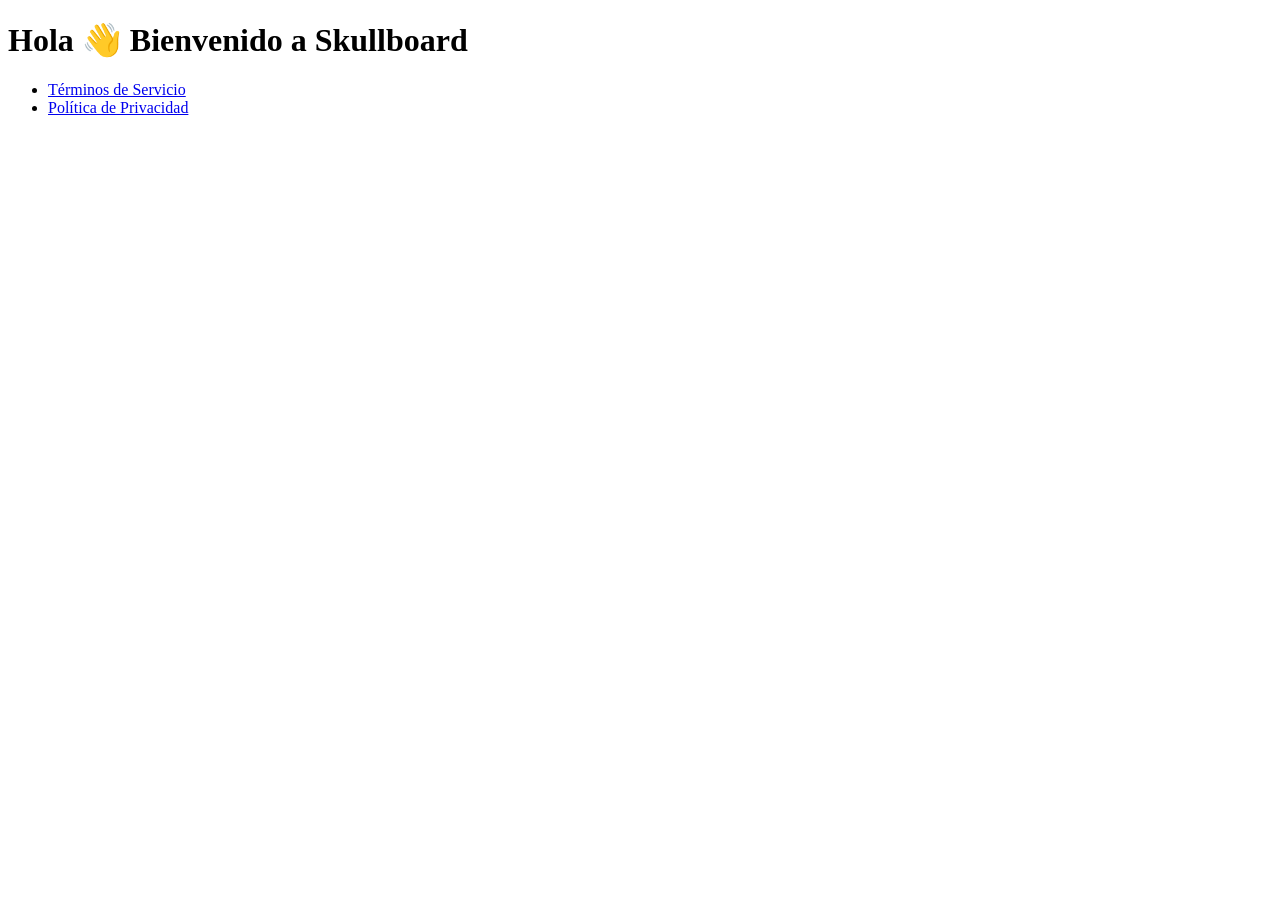
==== index.html @ 88b05f76 "Agregar archivos HTML de términos de servicio y política de privacidad" ====
<!DOCTYPE html>
<html>
<head><meta charset="utf-8"><title>Skullboard - Inicio</title></head>
<body>
  <h1>Hola 👋 Bienvenido a Skullboard</h1>
  <ul>
    <li><a href="terms.html">Términos de Servicio</a></li>
    <li><a href="privacy.html">Política de Privacidad</a></li>
  </ul>
</body>
</html>
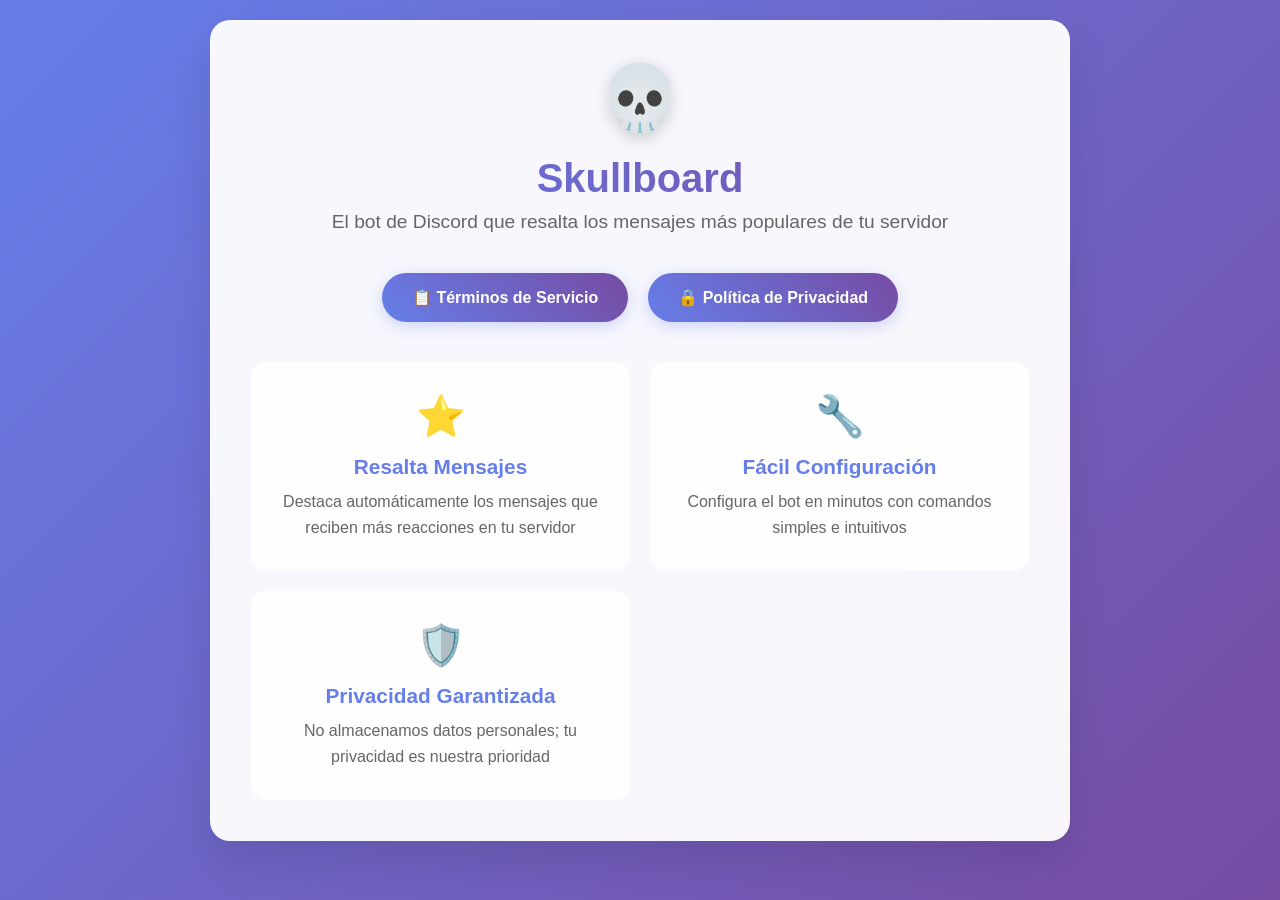
==== commit 4902228f: "Actualizar el diseño y contenido de las páginas de inicio, términos de servicio y política de privac" ====
--- a/index.html
+++ b/index.html
@@ -1,11 +1,41 @@
 <!DOCTYPE html>
-<html>
-<head><meta charset="utf-8"><title>Skullboard - Inicio</title></head>
+<html lang="es">
+<head>
+    <meta charset="utf-8">
+    <meta name="viewport" content="width=device-width, initial-scale=1.0">
+    <title>Skullboard - Bot de Discord</title>
+    <link rel="stylesheet" href="styles.css">
+</head>
 <body>
-  <h1>Hola 👋 Bienvenido a Skullboard</h1>
-  <ul>
-    <li><a href="terms.html">Términos de Servicio</a></li>
-    <li><a href="privacy.html">Política de Privacidad</a></li>
-  </ul>
+    <div class="container">
+        <div class="card">
+            <div class="header">
+                <span class="skull-icon">💀</span>
+                <h1>Skullboard</h1>
+                <p class="subtitle">El bot de Discord que resalta los mensajes más populares de tu servidor</p>
+            </div>
+            <div class="nav-links">
+                <a href="terms.html" class="nav-button">📋 Términos de Servicio</a>
+                <a href="privacy.html" class="nav-button">🔒 Política de Privacidad</a>
+            </div>
+            <div class="features">
+                <div class="feature">
+                    <span class="feature-icon">⭐</span>
+                    <h3>Resalta Mensajes</h3>
+                    <p>Destaca automáticamente los mensajes que reciben más reacciones en tu servidor</p>
+                </div>
+                <div class="feature">
+                    <span class="feature-icon">🔧</span>
+                    <h3>Fácil Configuración</h3>
+                    <p>Configura el bot en minutos con comandos simples e intuitivos</p>
+                </div>
+                <div class="feature">
+                    <span class="feature-icon">🛡️</span>
+                    <h3>Privacidad Garantizada</h3>
+                    <p>No almacenamos datos personales; tu privacidad es nuestra prioridad</p>
+                </div>
+            </div>
+        </div>
+    </div>
 </body>
 </html>
--- a/styles.css
+++ b/styles.css
@@ -0,0 +1,176 @@
+* {
+    margin: 0;
+    padding: 0;
+    box-sizing: border-box;
+}
+
+body {
+    font-family: 'Segoe UI', Tahoma, Geneva, Verdana, sans-serif;
+    background: linear-gradient(135deg, #667eea 0%, #764ba2 100%);
+    min-height: 100vh;
+    color: #333;
+}
+
+.container {
+    max-width: 900px;
+    margin: 0 auto;
+    padding: 20px;
+}
+
+.card {
+    background: rgba(255, 255, 255, 0.95);
+    backdrop-filter: blur(10px);
+    border-radius: 20px;
+    padding: 40px;
+    box-shadow: 0 20px 40px rgba(0, 0, 0, 0.1);
+    margin-bottom: 20px;
+    border: 1px solid rgba(255, 255, 255, 0.2);
+}
+
+.header {
+    text-align: center;
+    margin-bottom: 40px;
+}
+
+.skull-icon {
+    font-size: 4rem;
+    margin-bottom: 20px;
+    display: block;
+    filter: drop-shadow(0 4px 8px rgba(0, 0, 0, 0.2));
+}
+
+h1 {
+    font-size: 2.5rem;
+    background: linear-gradient(45deg, #667eea, #764ba2);
+    -webkit-background-clip: text;
+    -webkit-text-fill-color: transparent;
+    background-clip: text;
+    margin-bottom: 10px;
+    font-weight: 700;
+}
+
+.subtitle {
+    font-size: 1.2rem;
+    color: #666;
+    margin-bottom: 30px;
+}
+
+.nav-links {
+    display: flex;
+    gap: 20px;
+    justify-content: center;
+    flex-wrap: wrap;
+}
+
+.nav-button {
+    padding: 15px 30px;
+    background: linear-gradient(45deg, #667eea, #764ba2);
+    color: white;
+    text-decoration: none;
+    border-radius: 50px;
+    font-weight: 600;
+    transition: all 0.3s ease;
+    box-shadow: 0 4px 15px rgba(102, 126, 234, 0.3);
+    display: inline-flex;
+    align-items: center;
+    gap: 10px;
+}
+
+.nav-button:hover {
+    transform: translateY(-2px);
+    box-shadow: 0 8px 25px rgba(102, 126, 234, 0.4);
+}
+
+.features {
+    display: grid;
+    grid-template-columns: repeat(auto-fit, minmax(250px, 1fr));
+    gap: 20px;
+    margin-top: 40px;
+}
+
+.feature {
+    background: rgba(255, 255, 255, 0.8);
+    padding: 30px 20px;
+    border-radius: 15px;
+    text-align: center;
+    border: 1px solid rgba(255, 255, 255, 0.3);
+}
+
+.feature-icon {
+    font-size: 2.5rem;
+    margin-bottom: 15px;
+    display: block;
+}
+
+.feature h3 {
+    color: #667eea;
+    margin-bottom: 10px;
+    font-size: 1.3rem;
+}
+
+.feature p {
+    color: #666;
+    line-height: 1.6;
+}
+
+.back-button {
+    margin-bottom: 20px;
+    padding: 10px 20px;
+    background: rgba(255, 255, 255, 0.2);
+    color: white;
+    border: 1px solid rgba(255, 255, 255, 0.3);
+    border-radius: 25px;
+    text-decoration: none;
+    display: inline-flex;
+    align-items: center;
+    gap: 8px;
+    font-weight: 500;
+    transition: all 0.3s ease;
+}
+
+.back-button:hover {
+    background: rgba(255, 255, 255, 0.3);
+    transform: translateX(-2px);
+}
+
+.content h1 {
+    color: #667eea;
+    margin-bottom: 20px;
+    font-size: 2.2rem;
+}
+
+.content h2 {
+    color: #764ba2;
+    margin: 30px 0 15px 0;
+    font-size: 1.4rem;
+}
+
+.content ol {
+    margin-left: 20px;
+}
+
+.content li {
+    margin-bottom: 15px;
+    line-height: 1.6;
+}
+
+.content li strong {
+    color: #667eea;
+}
+
+.update-date {
+    background: linear-gradient(45deg, #667eea, #764ba2);
+    color: white;
+    padding: 10px 20px;
+    border-radius: 10px;
+    text-align: center;
+    margin-top: 30px;
+    font-weight: 500;
+}
+
+@media (max-width: 768px) {
+    .container { padding: 10px; }
+    .card { padding: 20px; }
+    h1 { font-size: 2rem; }
+    .nav-links { flex-direction: column; align-items: center; }
+}
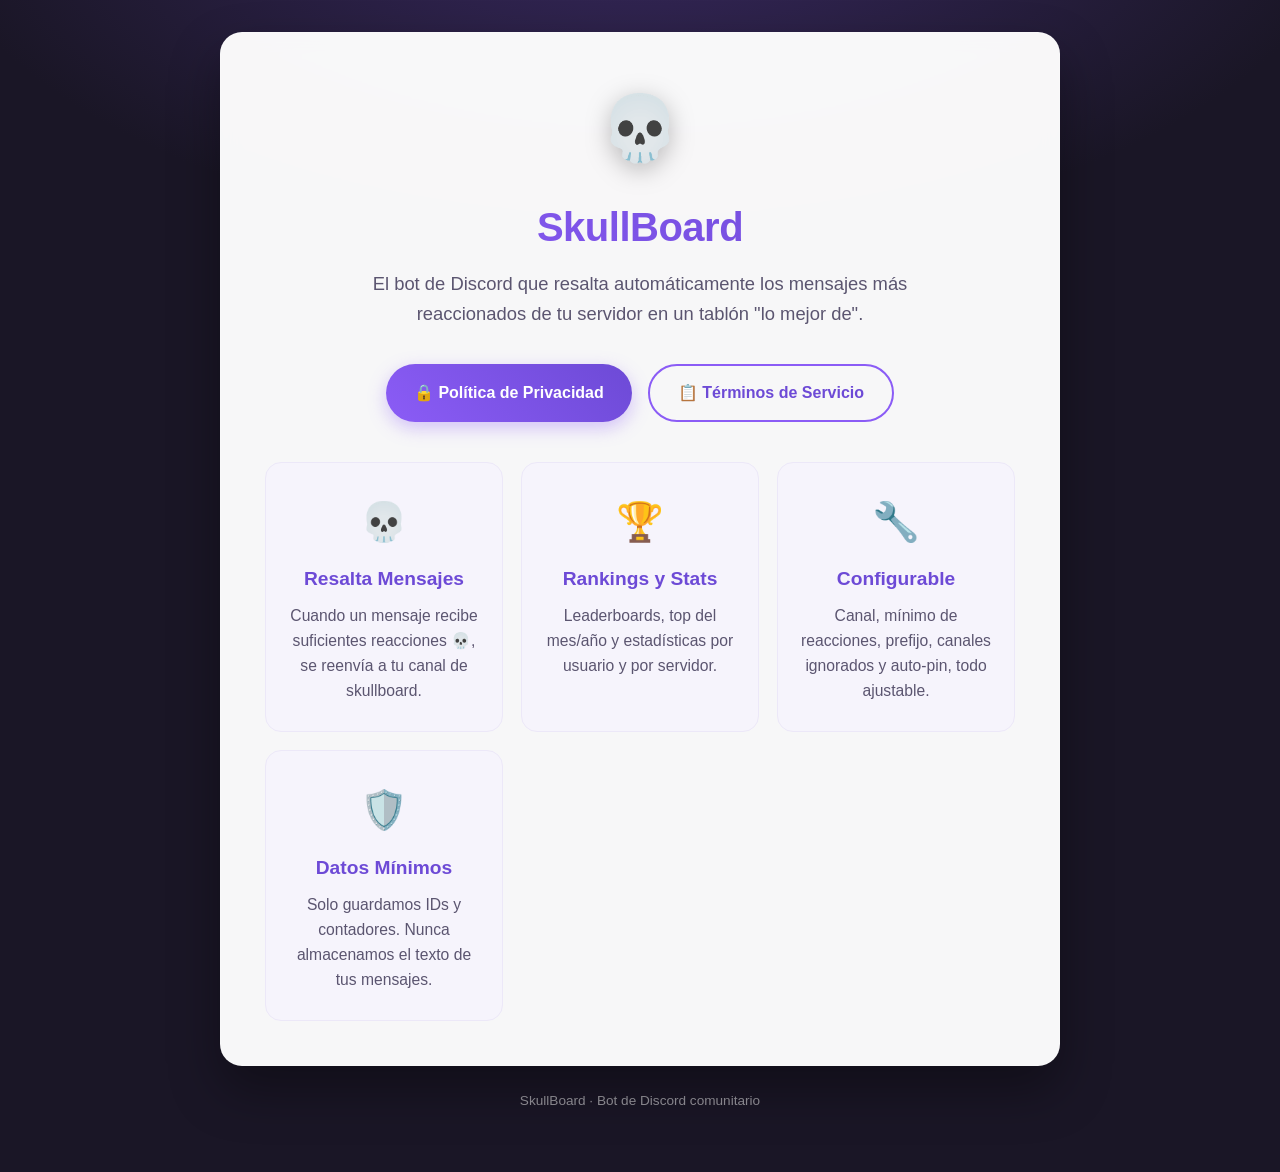
==== commit 1749d6ca: "Politica de privacidad veraz + rediseno" ====
--- a/index.html
+++ b/index.html
@@ -3,7 +3,8 @@
 <head>
     <meta charset="utf-8">
     <meta name="viewport" content="width=device-width, initial-scale=1.0">
-    <title>Skullboard - Bot de Discord</title>
+    <title>SkullBoard · Bot de Discord</title>
+    <meta name="description" content="SkullBoard resalta los mensajes más populares de tu servidor de Discord usando reacciones 💀.">
     <link rel="stylesheet" href="styles.css">
 </head>
 <body>
@@ -11,31 +12,37 @@
         <div class="card">
             <div class="header">
                 <span class="skull-icon">💀</span>
-                <h1>Skullboard</h1>
-                <p class="subtitle">El bot de Discord que resalta los mensajes más populares de tu servidor</p>
+                <h1>SkullBoard</h1>
+                <p class="subtitle">El bot de Discord que resalta automáticamente los mensajes más reaccionados de tu servidor en un tablón "lo mejor de".</p>
             </div>
             <div class="nav-links">
-                <a href="terms.html" class="nav-button">📋 Términos de Servicio</a>
                 <a href="privacy.html" class="nav-button">🔒 Política de Privacidad</a>
+                <a href="terms.html" class="nav-button ghost">📋 Términos de Servicio</a>
             </div>
             <div class="features">
                 <div class="feature">
-                    <span class="feature-icon">⭐</span>
+                    <span class="feature-icon">💀</span>
                     <h3>Resalta Mensajes</h3>
-                    <p>Destaca automáticamente los mensajes que reciben más reacciones en tu servidor</p>
+                    <p>Cuando un mensaje recibe suficientes reacciones 💀, se reenvía a tu canal de skullboard.</p>
+                </div>
+                <div class="feature">
+                    <span class="feature-icon">🏆</span>
+                    <h3>Rankings y Stats</h3>
+                    <p>Leaderboards, top del mes/año y estadísticas por usuario y por servidor.</p>
                 </div>
                 <div class="feature">
                     <span class="feature-icon">🔧</span>
-                    <h3>Fácil Configuración</h3>
-                    <p>Configura el bot en minutos con comandos simples e intuitivos</p>
+                    <h3>Configurable</h3>
+                    <p>Canal, mínimo de reacciones, prefijo, canales ignorados y auto-pin, todo ajustable.</p>
                 </div>
                 <div class="feature">
                     <span class="feature-icon">🛡️</span>
-                    <h3>Privacidad Garantizada</h3>
-                    <p>No almacenamos datos personales; tu privacidad es nuestra prioridad</p>
+                    <h3>Datos Mínimos</h3>
+                    <p>Solo guardamos IDs y contadores. Nunca almacenamos el texto de tus mensajes.</p>
                 </div>
             </div>
         </div>
+        <footer class="site">SkullBoard · Bot de Discord comunitario</footer>
     </div>
 </body>
 </html>
--- a/styles.css
+++ b/styles.css
@@ -1,3 +1,15 @@
+:root {
+    --bg-1: #1a1626;
+    --bg-2: #2a1f44;
+    --accent-1: #8b5cf6;
+    --accent-2: #6d4ad6;
+    --card: rgba(255, 255, 255, 0.97);
+    --ink: #2b2740;
+    --ink-soft: #5b5570;
+    --good: #1f9d57;
+    --bad: #d23b3b;
+}
+
 * {
     margin: 0;
     padding: 0;
@@ -6,171 +18,277 @@
 
 body {
     font-family: 'Segoe UI', Tahoma, Geneva, Verdana, sans-serif;
-    background: linear-gradient(135deg, #667eea 0%, #764ba2 100%);
+    background: radial-gradient(1200px 600px at 50% -10%, #3a2a63 0%, var(--bg-1) 60%);
     min-height: 100vh;
-    color: #333;
+    color: var(--ink);
+    line-height: 1.6;
 }
 
 .container {
-    max-width: 900px;
+    max-width: 880px;
     margin: 0 auto;
-    padding: 20px;
+    padding: 32px 20px 60px;
 }
 
 .card {
-    background: rgba(255, 255, 255, 0.95);
+    background: var(--card);
     backdrop-filter: blur(10px);
-    border-radius: 20px;
-    padding: 40px;
-    box-shadow: 0 20px 40px rgba(0, 0, 0, 0.1);
-    margin-bottom: 20px;
-    border: 1px solid rgba(255, 255, 255, 0.2);
+    border-radius: 22px;
+    padding: 44px;
+    box-shadow: 0 24px 50px rgba(0, 0, 0, 0.35);
+    margin-bottom: 22px;
+    border: 1px solid rgba(255, 255, 255, 0.15);
 }
 
 .header {
     text-align: center;
-    margin-bottom: 40px;
+    margin-bottom: 36px;
 }
 
 .skull-icon {
     font-size: 4rem;
-    margin-bottom: 20px;
+    margin-bottom: 16px;
     display: block;
-    filter: drop-shadow(0 4px 8px rgba(0, 0, 0, 0.2));
+    filter: drop-shadow(0 6px 12px rgba(0, 0, 0, 0.25));
 }
 
 h1 {
     font-size: 2.5rem;
-    background: linear-gradient(45deg, #667eea, #764ba2);
+    background: linear-gradient(45deg, var(--accent-1), var(--accent-2));
     -webkit-background-clip: text;
     -webkit-text-fill-color: transparent;
     background-clip: text;
     margin-bottom: 10px;
-    font-weight: 700;
+    font-weight: 800;
+    letter-spacing: -0.5px;
 }
 
 .subtitle {
-    font-size: 1.2rem;
-    color: #666;
-    margin-bottom: 30px;
+    font-size: 1.15rem;
+    color: var(--ink-soft);
+    margin-bottom: 28px;
+    max-width: 560px;
+    margin-left: auto;
+    margin-right: auto;
 }
 
 .nav-links {
     display: flex;
-    gap: 20px;
+    gap: 16px;
     justify-content: center;
     flex-wrap: wrap;
 }
 
 .nav-button {
-    padding: 15px 30px;
-    background: linear-gradient(45deg, #667eea, #764ba2);
-    color: white;
+    padding: 14px 28px;
+    background: linear-gradient(45deg, var(--accent-1), var(--accent-2));
+    color: #fff;
     text-decoration: none;
     border-radius: 50px;
     font-weight: 600;
-    transition: all 0.3s ease;
-    box-shadow: 0 4px 15px rgba(102, 126, 234, 0.3);
+    transition: all 0.25s ease;
+    box-shadow: 0 6px 18px rgba(139, 92, 246, 0.35);
     display: inline-flex;
     align-items: center;
-    gap: 10px;
+    gap: 9px;
+}
+
+.nav-button.ghost {
+    background: transparent;
+    color: var(--accent-2);
+    border: 2px solid var(--accent-1);
+    box-shadow: none;
 }
 
 .nav-button:hover {
     transform: translateY(-2px);
-    box-shadow: 0 8px 25px rgba(102, 126, 234, 0.4);
+    box-shadow: 0 10px 26px rgba(139, 92, 246, 0.45);
 }
 
 .features {
     display: grid;
-    grid-template-columns: repeat(auto-fit, minmax(250px, 1fr));
-    gap: 20px;
+    grid-template-columns: repeat(auto-fit, minmax(230px, 1fr));
+    gap: 18px;
     margin-top: 40px;
 }
 
 .feature {
-    background: rgba(255, 255, 255, 0.8);
-    padding: 30px 20px;
-    border-radius: 15px;
-    text-align: center;
-    border: 1px solid rgba(255, 255, 255, 0.3);
+    background: #f6f4fc;
+    padding: 28px 22px;
+    border-radius: 16px;
+    text-align: center;
+    border: 1px solid #ece8f8;
 }
 
 .feature-icon {
-    font-size: 2.5rem;
-    margin-bottom: 15px;
+    font-size: 2.4rem;
+    margin-bottom: 12px;
     display: block;
 }
 
 .feature h3 {
-    color: #667eea;
-    margin-bottom: 10px;
-    font-size: 1.3rem;
+    color: var(--accent-2);
+    margin-bottom: 8px;
+    font-size: 1.2rem;
 }
 
 .feature p {
-    color: #666;
-    line-height: 1.6;
+    color: var(--ink-soft);
+    font-size: 0.98rem;
 }
 
 .back-button {
-    margin-bottom: 20px;
+    margin-bottom: 18px;
     padding: 10px 20px;
-    background: rgba(255, 255, 255, 0.2);
-    color: white;
-    border: 1px solid rgba(255, 255, 255, 0.3);
+    background: rgba(255, 255, 255, 0.12);
+    color: #fff;
+    border: 1px solid rgba(255, 255, 255, 0.25);
     border-radius: 25px;
     text-decoration: none;
     display: inline-flex;
     align-items: center;
     gap: 8px;
     font-weight: 500;
-    transition: all 0.3s ease;
+    transition: all 0.25s ease;
 }
 
 .back-button:hover {
-    background: rgba(255, 255, 255, 0.3);
-    transform: translateX(-2px);
+    background: rgba(255, 255, 255, 0.22);
+    transform: translateX(-3px);
 }
 
 .content h1 {
-    color: #667eea;
-    margin-bottom: 20px;
-    font-size: 2.2rem;
+    color: var(--accent-2);
+    margin-bottom: 6px;
+    font-size: 2.1rem;
+}
+
+.lead {
+    color: var(--ink-soft);
+    margin-bottom: 8px;
 }
 
 .content h2 {
-    color: #764ba2;
-    margin: 30px 0 15px 0;
-    font-size: 1.4rem;
-}
-
+    color: var(--accent-1);
+    margin: 32px 0 14px;
+    font-size: 1.35rem;
+    padding-bottom: 6px;
+    border-bottom: 2px solid #efeafa;
+}
+
+.content p {
+    margin-bottom: 12px;
+    color: var(--ink);
+}
+
+.content ul,
 .content ol {
-    margin-left: 20px;
+    margin: 8px 0 12px 22px;
 }
 
 .content li {
-    margin-bottom: 15px;
-    line-height: 1.6;
-}
-
-.content li strong {
-    color: #667eea;
+    margin-bottom: 9px;
+}
+
+.content a {
+    color: var(--accent-2);
+    font-weight: 600;
+}
+
+.boxes {
+    display: grid;
+    grid-template-columns: 1fr 1fr;
+    gap: 16px;
+    margin: 16px 0;
+}
+
+.box {
+    border-radius: 14px;
+    padding: 20px 22px;
+    border: 1px solid;
+}
+
+.box h3 {
+    font-size: 1.05rem;
+    margin-bottom: 10px;
+    display: flex;
+    align-items: center;
+    gap: 8px;
+}
+
+.box ul {
+    margin-left: 18px;
+}
+
+.box.store {
+    background: #fef3f2;
+    border-color: #f6d4d0;
+}
+
+.box.store h3 {
+    color: var(--bad);
+}
+
+.box.nostore {
+    background: #eefaf2;
+    border-color: #cfeeda;
+}
+
+.box.nostore h3 {
+    color: var(--good);
+}
+
+.note {
+    background: #f3f0fb;
+    border-left: 4px solid var(--accent-1);
+    padding: 14px 18px;
+    border-radius: 8px;
+    margin: 16px 0;
+    color: var(--ink-soft);
+}
+
+table.data {
+    width: 100%;
+    border-collapse: collapse;
+    margin: 12px 0;
+    font-size: 0.95rem;
+}
+
+table.data th,
+table.data td {
+    text-align: left;
+    padding: 10px 12px;
+    border-bottom: 1px solid #ece8f5;
+    vertical-align: top;
+}
+
+table.data th {
+    background: #f6f4fc;
+    color: var(--accent-2);
 }
 
 .update-date {
-    background: linear-gradient(45deg, #667eea, #764ba2);
-    color: white;
-    padding: 10px 20px;
-    border-radius: 10px;
-    text-align: center;
-    margin-top: 30px;
+    background: linear-gradient(45deg, var(--accent-1), var(--accent-2));
+    color: #fff;
+    padding: 11px 20px;
+    border-radius: 12px;
+    text-align: center;
+    margin-top: 26px;
     font-weight: 500;
+    font-size: 0.95rem;
+}
+
+footer.site {
+    text-align: center;
+    color: rgba(255, 255, 255, 0.55);
+    font-size: 0.85rem;
+    margin-top: 24px;
 }
 
 @media (max-width: 768px) {
-    .container { padding: 10px; }
-    .card { padding: 20px; }
+    .container { padding: 16px 12px 40px; }
+    .card { padding: 26px; }
     h1 { font-size: 2rem; }
     .nav-links { flex-direction: column; align-items: center; }
-}
+    .boxes { grid-template-columns: 1fr; }
+}
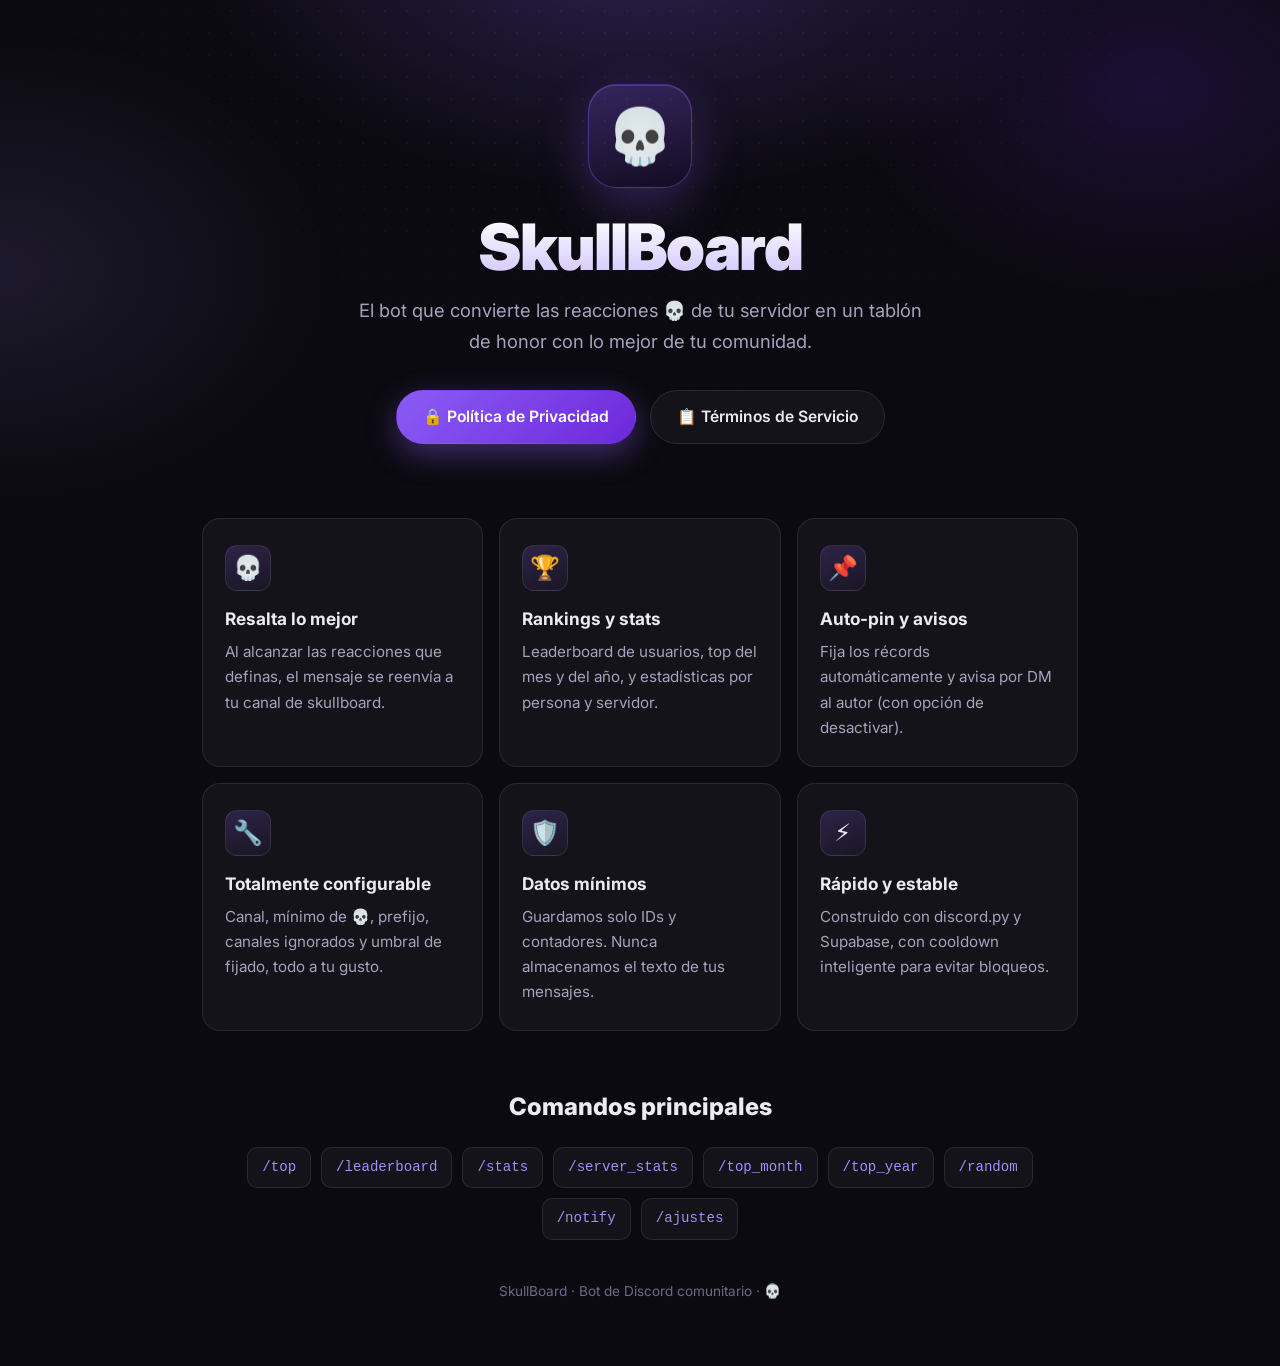
==== commit 3ac6fcf5: "Rediseno completo + email de contacto" ====
--- a/index.html
+++ b/index.html
@@ -4,45 +4,72 @@
     <meta charset="utf-8">
     <meta name="viewport" content="width=device-width, initial-scale=1.0">
     <title>SkullBoard · Bot de Discord</title>
-    <meta name="description" content="SkullBoard resalta los mensajes más populares de tu servidor de Discord usando reacciones 💀.">
+    <meta name="description" content="SkullBoard resalta los mensajes más reaccionados de tu servidor de Discord con el emoji 💀.">
+    <meta property="og:title" content="SkullBoard · Bot de Discord">
+    <meta property="og:description" content="El starboard 💀 para tu servidor: resalta lo mejor, con rankings y estadísticas.">
     <link rel="stylesheet" href="styles.css">
 </head>
 <body>
     <div class="container">
-        <div class="card">
-            <div class="header">
-                <span class="skull-icon">💀</span>
-                <h1>SkullBoard</h1>
-                <p class="subtitle">El bot de Discord que resalta automáticamente los mensajes más reaccionados de tu servidor en un tablón "lo mejor de".</p>
+        <header class="hero">
+            <div class="skull-badge">💀</div>
+            <h1>SkullBoard</h1>
+            <p class="subtitle">El bot que convierte las reacciones 💀 de tu servidor en un tablón de honor con lo mejor de tu comunidad.</p>
+            <div class="cta-row">
+                <a href="privacy.html" class="btn btn-primary">🔒 Política de Privacidad</a>
+                <a href="terms.html" class="btn btn-ghost">📋 Términos de Servicio</a>
             </div>
-            <div class="nav-links">
-                <a href="privacy.html" class="nav-button">🔒 Política de Privacidad</a>
-                <a href="terms.html" class="nav-button ghost">📋 Términos de Servicio</a>
+        </header>
+
+        <section class="features">
+            <div class="feature">
+                <div class="ico">💀</div>
+                <h3>Resalta lo mejor</h3>
+                <p>Al alcanzar las reacciones que definas, el mensaje se reenvía a tu canal de skullboard.</p>
             </div>
-            <div class="features">
-                <div class="feature">
-                    <span class="feature-icon">💀</span>
-                    <h3>Resalta Mensajes</h3>
-                    <p>Cuando un mensaje recibe suficientes reacciones 💀, se reenvía a tu canal de skullboard.</p>
-                </div>
-                <div class="feature">
-                    <span class="feature-icon">🏆</span>
-                    <h3>Rankings y Stats</h3>
-                    <p>Leaderboards, top del mes/año y estadísticas por usuario y por servidor.</p>
-                </div>
-                <div class="feature">
-                    <span class="feature-icon">🔧</span>
-                    <h3>Configurable</h3>
-                    <p>Canal, mínimo de reacciones, prefijo, canales ignorados y auto-pin, todo ajustable.</p>
-                </div>
-                <div class="feature">
-                    <span class="feature-icon">🛡️</span>
-                    <h3>Datos Mínimos</h3>
-                    <p>Solo guardamos IDs y contadores. Nunca almacenamos el texto de tus mensajes.</p>
-                </div>
+            <div class="feature">
+                <div class="ico">🏆</div>
+                <h3>Rankings y stats</h3>
+                <p>Leaderboard de usuarios, top del mes y del año, y estadísticas por persona y servidor.</p>
             </div>
-        </div>
-        <footer class="site">SkullBoard · Bot de Discord comunitario</footer>
+            <div class="feature">
+                <div class="ico">📌</div>
+                <h3>Auto-pin y avisos</h3>
+                <p>Fija los récords automáticamente y avisa por DM al autor (con opción de desactivar).</p>
+            </div>
+            <div class="feature">
+                <div class="ico">🔧</div>
+                <h3>Totalmente configurable</h3>
+                <p>Canal, mínimo de 💀, prefijo, canales ignorados y umbral de fijado, todo a tu gusto.</p>
+            </div>
+            <div class="feature">
+                <div class="ico">🛡️</div>
+                <h3>Datos mínimos</h3>
+                <p>Guardamos solo IDs y contadores. Nunca almacenamos el texto de tus mensajes.</p>
+            </div>
+            <div class="feature">
+                <div class="ico">⚡</div>
+                <h3>Rápido y estable</h3>
+                <p>Construido con discord.py y Supabase, con cooldown inteligente para evitar bloqueos.</p>
+            </div>
+        </section>
+
+        <section class="commands">
+            <h2>Comandos principales</h2>
+            <div class="chips">
+                <span class="chip">/top</span>
+                <span class="chip">/leaderboard</span>
+                <span class="chip">/stats</span>
+                <span class="chip">/server_stats</span>
+                <span class="chip">/top_month</span>
+                <span class="chip">/top_year</span>
+                <span class="chip">/random</span>
+                <span class="chip">/notify</span>
+                <span class="chip">/ajustes</span>
+            </div>
+        </section>
+
+        <footer class="site">SkullBoard · Bot de Discord comunitario · 💀</footer>
     </div>
 </body>
 </html>
--- a/styles.css
+++ b/styles.css
@@ -1,294 +1,246 @@
+/* ====== SkullBoard · Design System ====== */
+@import url('https://fonts.googleapis.com/css2?family=Inter:wght@400;500;600;700;800;900&display=swap');
+
 :root {
-    --bg-1: #1a1626;
-    --bg-2: #2a1f44;
-    --accent-1: #8b5cf6;
-    --accent-2: #6d4ad6;
-    --card: rgba(255, 255, 255, 0.97);
-    --ink: #2b2740;
-    --ink-soft: #5b5570;
-    --good: #1f9d57;
-    --bad: #d23b3b;
-}
-
-* {
-    margin: 0;
-    padding: 0;
-    box-sizing: border-box;
-}
+    --bg: #0b0a10;
+    --bg-soft: #15131f;
+    --surface: rgba(255, 255, 255, 0.04);
+    --surface-2: rgba(255, 255, 255, 0.06);
+    --border: rgba(255, 255, 255, 0.09);
+    --border-strong: rgba(139, 92, 246, 0.4);
+    --violet: #8b5cf6;
+    --violet-2: #a78bfa;
+    --violet-deep: #6d28d9;
+    --ink: #ECEAF3;
+    --ink-soft: #A8A2BE;
+    --ink-dim: #6f6986;
+    --good: #34d399;
+    --bad: #fb7185;
+    --radius: 18px;
+    --maxw: 920px;
+}
+
+* { margin: 0; padding: 0; box-sizing: border-box; }
+
+html { scroll-behavior: smooth; }
 
 body {
-    font-family: 'Segoe UI', Tahoma, Geneva, Verdana, sans-serif;
-    background: radial-gradient(1200px 600px at 50% -10%, #3a2a63 0%, var(--bg-1) 60%);
-    min-height: 100vh;
+    font-family: 'Inter', system-ui, -apple-system, 'Segoe UI', sans-serif;
     color: var(--ink);
-    line-height: 1.6;
-}
-
-.container {
-    max-width: 880px;
-    margin: 0 auto;
-    padding: 32px 20px 60px;
-}
-
-.card {
-    background: var(--card);
-    backdrop-filter: blur(10px);
-    border-radius: 22px;
-    padding: 44px;
-    box-shadow: 0 24px 50px rgba(0, 0, 0, 0.35);
-    margin-bottom: 22px;
-    border: 1px solid rgba(255, 255, 255, 0.15);
-}
-
-.header {
+    background: var(--bg);
+    line-height: 1.65;
+    -webkit-font-smoothing: antialiased;
+    overflow-x: hidden;
+}
+
+/* Ambient glows */
+body::before {
+    content: "";
+    position: fixed;
+    inset: 0;
+    z-index: -2;
+    background:
+        radial-gradient(60vw 50vh at 50% -8%, rgba(139, 92, 246, 0.28), transparent 60%),
+        radial-gradient(40vw 40vh at 90% 10%, rgba(109, 40, 217, 0.18), transparent 60%),
+        radial-gradient(45vw 45vh at 0% 30%, rgba(167, 139, 250, 0.12), transparent 60%);
+}
+body::after {
+    content: "";
+    position: fixed;
+    inset: 0;
+    z-index: -1;
+    background-image: radial-gradient(rgba(255,255,255,0.04) 1px, transparent 1px);
+    background-size: 22px 22px;
+    mask-image: radial-gradient(70% 60% at 50% 0%, #000 30%, transparent 80%);
+}
+
+.container { max-width: var(--maxw); margin: 0 auto; padding: 28px 22px 64px; }
+
+a { color: var(--violet-2); text-decoration: none; }
+a:hover { text-decoration: underline; }
+
+/* ====== Landing hero ====== */
+.hero {
     text-align: center;
-    margin-bottom: 36px;
-}
-
-.skull-icon {
-    font-size: 4rem;
-    margin-bottom: 16px;
-    display: block;
-    filter: drop-shadow(0 6px 12px rgba(0, 0, 0, 0.25));
-}
-
-h1 {
-    font-size: 2.5rem;
-    background: linear-gradient(45deg, var(--accent-1), var(--accent-2));
-    -webkit-background-clip: text;
+    padding: 56px 0 18px;
+}
+
+.skull-badge {
+    width: 104px; height: 104px;
+    margin: 0 auto 26px;
+    display: grid; place-items: center;
+    font-size: 3.4rem;
+    border-radius: 28px;
+    background: linear-gradient(160deg, rgba(139,92,246,0.25), rgba(109,40,217,0.08));
+    border: 1px solid var(--border-strong);
+    box-shadow: 0 18px 50px rgba(139, 92, 246, 0.3), inset 0 1px 0 rgba(255,255,255,0.12);
+    animation: float 5s ease-in-out infinite;
+}
+@keyframes float { 0%,100%{ transform: translateY(0) } 50%{ transform: translateY(-9px) } }
+
+.hero h1 {
+    font-size: clamp(2.6rem, 7vw, 4rem);
+    font-weight: 900;
+    letter-spacing: -2px;
+    line-height: 1.02;
+    background: linear-gradient(180deg, #fff 0%, #c4b5fd 130%);
+    -webkit-background-clip: text; background-clip: text;
     -webkit-text-fill-color: transparent;
-    background-clip: text;
-    margin-bottom: 10px;
-    font-weight: 800;
-    letter-spacing: -0.5px;
-}
-
-.subtitle {
+}
+
+.hero .subtitle {
+    margin: 16px auto 0;
+    max-width: 580px;
     font-size: 1.15rem;
     color: var(--ink-soft);
-    margin-bottom: 28px;
-    max-width: 560px;
-    margin-left: auto;
-    margin-right: auto;
-}
-
-.nav-links {
-    display: flex;
-    gap: 16px;
-    justify-content: center;
-    flex-wrap: wrap;
-}
-
-.nav-button {
-    padding: 14px 28px;
-    background: linear-gradient(45deg, var(--accent-1), var(--accent-2));
+}
+
+.cta-row {
+    display: flex; gap: 14px; justify-content: center; flex-wrap: wrap;
+    margin-top: 34px;
+}
+
+.btn {
+    padding: 13px 26px;
+    border-radius: 999px;
+    font-weight: 600;
+    font-size: 0.98rem;
+    display: inline-flex; align-items: center; gap: 9px;
+    transition: transform .2s ease, box-shadow .2s ease, background .2s ease;
+    border: 1px solid transparent;
+}
+.btn:hover { text-decoration: none; transform: translateY(-2px); }
+.btn-primary {
     color: #fff;
-    text-decoration: none;
-    border-radius: 50px;
-    font-weight: 600;
-    transition: all 0.25s ease;
-    box-shadow: 0 6px 18px rgba(139, 92, 246, 0.35);
-    display: inline-flex;
-    align-items: center;
-    gap: 9px;
-}
-
-.nav-button.ghost {
-    background: transparent;
-    color: var(--accent-2);
-    border: 2px solid var(--accent-1);
-    box-shadow: none;
-}
-
-.nav-button:hover {
-    transform: translateY(-2px);
-    box-shadow: 0 10px 26px rgba(139, 92, 246, 0.45);
-}
-
+    background: linear-gradient(135deg, var(--violet) 0%, var(--violet-deep) 100%);
+    box-shadow: 0 10px 30px rgba(139, 92, 246, 0.4);
+}
+.btn-primary:hover { box-shadow: 0 14px 38px rgba(139, 92, 246, 0.55); }
+.btn-ghost {
+    color: var(--ink);
+    background: var(--surface);
+    border-color: var(--border);
+}
+.btn-ghost:hover { background: var(--surface-2); border-color: var(--border-strong); }
+
+/* ====== Feature grid ====== */
 .features {
     display: grid;
-    grid-template-columns: repeat(auto-fit, minmax(230px, 1fr));
-    gap: 18px;
-    margin-top: 40px;
-}
-
+    grid-template-columns: repeat(auto-fit, minmax(220px, 1fr));
+    gap: 16px;
+    margin-top: 56px;
+}
 .feature {
-    background: #f6f4fc;
-    padding: 28px 22px;
-    border-radius: 16px;
+    background: var(--surface);
+    border: 1px solid var(--border);
+    border-radius: var(--radius);
+    padding: 26px 22px;
+    transition: transform .25s ease, border-color .25s ease, background .25s ease;
+}
+.feature:hover { transform: translateY(-4px); border-color: var(--border-strong); background: var(--surface-2); }
+.feature .ico {
+    width: 46px; height: 46px; border-radius: 12px;
+    display: grid; place-items: center; font-size: 1.5rem;
+    background: linear-gradient(160deg, rgba(139,92,246,0.22), rgba(139,92,246,0.05));
+    border: 1px solid var(--border);
+    margin-bottom: 14px;
+}
+.feature h3 { font-size: 1.08rem; font-weight: 700; margin-bottom: 6px; }
+.feature p { color: var(--ink-soft); font-size: 0.95rem; }
+
+/* ====== Command chips ====== */
+.commands {
+    margin-top: 56px;
     text-align: center;
-    border: 1px solid #ece8f8;
-}
-
-.feature-icon {
-    font-size: 2.4rem;
-    margin-bottom: 12px;
-    display: block;
-}
-
-.feature h3 {
-    color: var(--accent-2);
-    margin-bottom: 8px;
-    font-size: 1.2rem;
-}
-
-.feature p {
+}
+.commands h2 { font-size: 1.5rem; font-weight: 800; margin-bottom: 20px; }
+.chips { display: flex; flex-wrap: wrap; gap: 10px; justify-content: center; }
+.chip {
+    font-family: 'SFMono-Regular', ui-monospace, 'Cascadia Code', Consolas, monospace;
+    font-size: 0.88rem;
+    padding: 8px 14px;
+    border-radius: 10px;
+    background: var(--surface);
+    border: 1px solid var(--border);
+    color: var(--violet-2);
+}
+
+/* ====== Doc pages ====== */
+.doc-head {
+    display: flex; align-items: center; justify-content: space-between;
+    flex-wrap: wrap; gap: 14px;
+    padding: 18px 0 26px;
+    border-bottom: 1px solid var(--border);
+    margin-bottom: 30px;
+}
+.doc-head .title { display: flex; align-items: center; gap: 14px; }
+.doc-head .title .emoji {
+    width: 52px; height: 52px; border-radius: 14px; display: grid; place-items: center;
+    font-size: 1.7rem; background: linear-gradient(160deg, rgba(139,92,246,0.22), rgba(139,92,246,0.05));
+    border: 1px solid var(--border);
+}
+.doc-head h1 { font-size: 1.7rem; font-weight: 800; letter-spacing: -.5px; }
+.doc-head .meta { color: var(--ink-dim); font-size: 0.85rem; }
+
+.back {
+    display: inline-flex; align-items: center; gap: 7px;
+    color: var(--ink-soft); font-size: 0.9rem; font-weight: 500;
+    padding: 8px 14px; border-radius: 999px; border: 1px solid var(--border);
+    background: var(--surface);
+}
+.back:hover { text-decoration: none; color: var(--ink); border-color: var(--border-strong); }
+
+.doc {
+    background: var(--surface);
+    border: 1px solid var(--border);
+    border-radius: 22px;
+    padding: 38px clamp(22px, 5vw, 46px);
+}
+.doc .lead { color: var(--ink-soft); margin-bottom: 4px; }
+.doc h2 {
+    font-size: 1.2rem; font-weight: 700; color: var(--ink);
+    margin: 34px 0 14px; padding-left: 14px;
+    border-left: 3px solid var(--violet);
+}
+.doc p { color: var(--ink-soft); margin-bottom: 12px; }
+.doc strong { color: var(--ink); }
+.doc ul, .doc ol { margin: 8px 0 14px 4px; list-style: none; }
+.doc li { color: var(--ink-soft); margin-bottom: 10px; padding-left: 24px; position: relative; }
+.doc li::before { content: "›"; position: absolute; left: 6px; color: var(--violet); font-weight: 700; }
+
+.boxes { display: grid; grid-template-columns: 1fr 1fr; gap: 16px; margin: 18px 0; }
+.box { border-radius: 16px; padding: 22px; border: 1px solid var(--border); background: var(--surface-2); }
+.box h3 { font-size: 1rem; margin-bottom: 12px; display: flex; align-items: center; gap: 8px; }
+.box.nostore { border-color: rgba(52, 211, 153, 0.3); }
+.box.nostore h3 { color: var(--good); }
+.box.store { border-color: rgba(251, 113, 133, 0.3); }
+.box.store h3 { color: var(--bad); }
+.box ul { margin: 0; }
+.box li::before { content: "•"; }
+
+.note {
+    background: linear-gradient(135deg, rgba(139,92,246,0.14), rgba(139,92,246,0.04));
+    border: 1px solid var(--border-strong);
+    border-radius: 14px;
+    padding: 16px 20px;
+    margin: 18px 0;
     color: var(--ink-soft);
-    font-size: 0.98rem;
-}
-
-.back-button {
-    margin-bottom: 18px;
-    padding: 10px 20px;
-    background: rgba(255, 255, 255, 0.12);
-    color: #fff;
-    border: 1px solid rgba(255, 255, 255, 0.25);
-    border-radius: 25px;
-    text-decoration: none;
-    display: inline-flex;
-    align-items: center;
-    gap: 8px;
-    font-weight: 500;
-    transition: all 0.25s ease;
-}
-
-.back-button:hover {
-    background: rgba(255, 255, 255, 0.22);
-    transform: translateX(-3px);
-}
-
-.content h1 {
-    color: var(--accent-2);
-    margin-bottom: 6px;
-    font-size: 2.1rem;
-}
-
-.lead {
-    color: var(--ink-soft);
-    margin-bottom: 8px;
-}
-
-.content h2 {
-    color: var(--accent-1);
-    margin: 32px 0 14px;
-    font-size: 1.35rem;
-    padding-bottom: 6px;
-    border-bottom: 2px solid #efeafa;
-}
-
-.content p {
-    margin-bottom: 12px;
-    color: var(--ink);
-}
-
-.content ul,
-.content ol {
-    margin: 8px 0 12px 22px;
-}
-
-.content li {
-    margin-bottom: 9px;
-}
-
-.content a {
-    color: var(--accent-2);
-    font-weight: 600;
-}
-
-.boxes {
-    display: grid;
-    grid-template-columns: 1fr 1fr;
-    gap: 16px;
-    margin: 16px 0;
-}
-
-.box {
-    border-radius: 14px;
-    padding: 20px 22px;
-    border: 1px solid;
-}
-
-.box h3 {
-    font-size: 1.05rem;
-    margin-bottom: 10px;
-    display: flex;
-    align-items: center;
-    gap: 8px;
-}
-
-.box ul {
-    margin-left: 18px;
-}
-
-.box.store {
-    background: #fef3f2;
-    border-color: #f6d4d0;
-}
-
-.box.store h3 {
-    color: var(--bad);
-}
-
-.box.nostore {
-    background: #eefaf2;
-    border-color: #cfeeda;
-}
-
-.box.nostore h3 {
-    color: var(--good);
-}
-
-.note {
-    background: #f3f0fb;
-    border-left: 4px solid var(--accent-1);
-    padding: 14px 18px;
-    border-radius: 8px;
-    margin: 16px 0;
-    color: var(--ink-soft);
-}
-
-table.data {
-    width: 100%;
-    border-collapse: collapse;
-    margin: 12px 0;
-    font-size: 0.95rem;
-}
-
-table.data th,
-table.data td {
-    text-align: left;
-    padding: 10px 12px;
-    border-bottom: 1px solid #ece8f5;
-    vertical-align: top;
-}
-
-table.data th {
-    background: #f6f4fc;
-    color: var(--accent-2);
-}
-
-.update-date {
-    background: linear-gradient(45deg, var(--accent-1), var(--accent-2));
-    color: #fff;
-    padding: 11px 20px;
-    border-radius: 12px;
-    text-align: center;
-    margin-top: 26px;
-    font-weight: 500;
-    font-size: 0.95rem;
-}
-
-footer.site {
-    text-align: center;
-    color: rgba(255, 255, 255, 0.55);
-    font-size: 0.85rem;
-    margin-top: 24px;
-}
-
-@media (max-width: 768px) {
-    .container { padding: 16px 12px 40px; }
-    .card { padding: 26px; }
-    h1 { font-size: 2rem; }
-    .nav-links { flex-direction: column; align-items: center; }
+}
+
+table.data { width: 100%; border-collapse: collapse; margin: 14px 0; font-size: 0.92rem; }
+table.data th, table.data td { text-align: left; padding: 12px 14px; vertical-align: top; border-bottom: 1px solid var(--border); }
+table.data th { color: var(--violet-2); font-weight: 600; background: var(--surface-2); }
+table.data td { color: var(--ink-soft); }
+
+.doc-footer {
+    margin-top: 30px; padding-top: 20px; border-top: 1px solid var(--border);
+    display: flex; justify-content: space-between; flex-wrap: wrap; gap: 12px;
+    color: var(--ink-dim); font-size: 0.85rem;
+}
+
+footer.site { text-align: center; color: var(--ink-dim); font-size: 0.85rem; margin-top: 40px; }
+
+@media (max-width: 680px) {
     .boxes { grid-template-columns: 1fr; }
-}
+    .doc-head { flex-direction: column; align-items: flex-start; }
+}
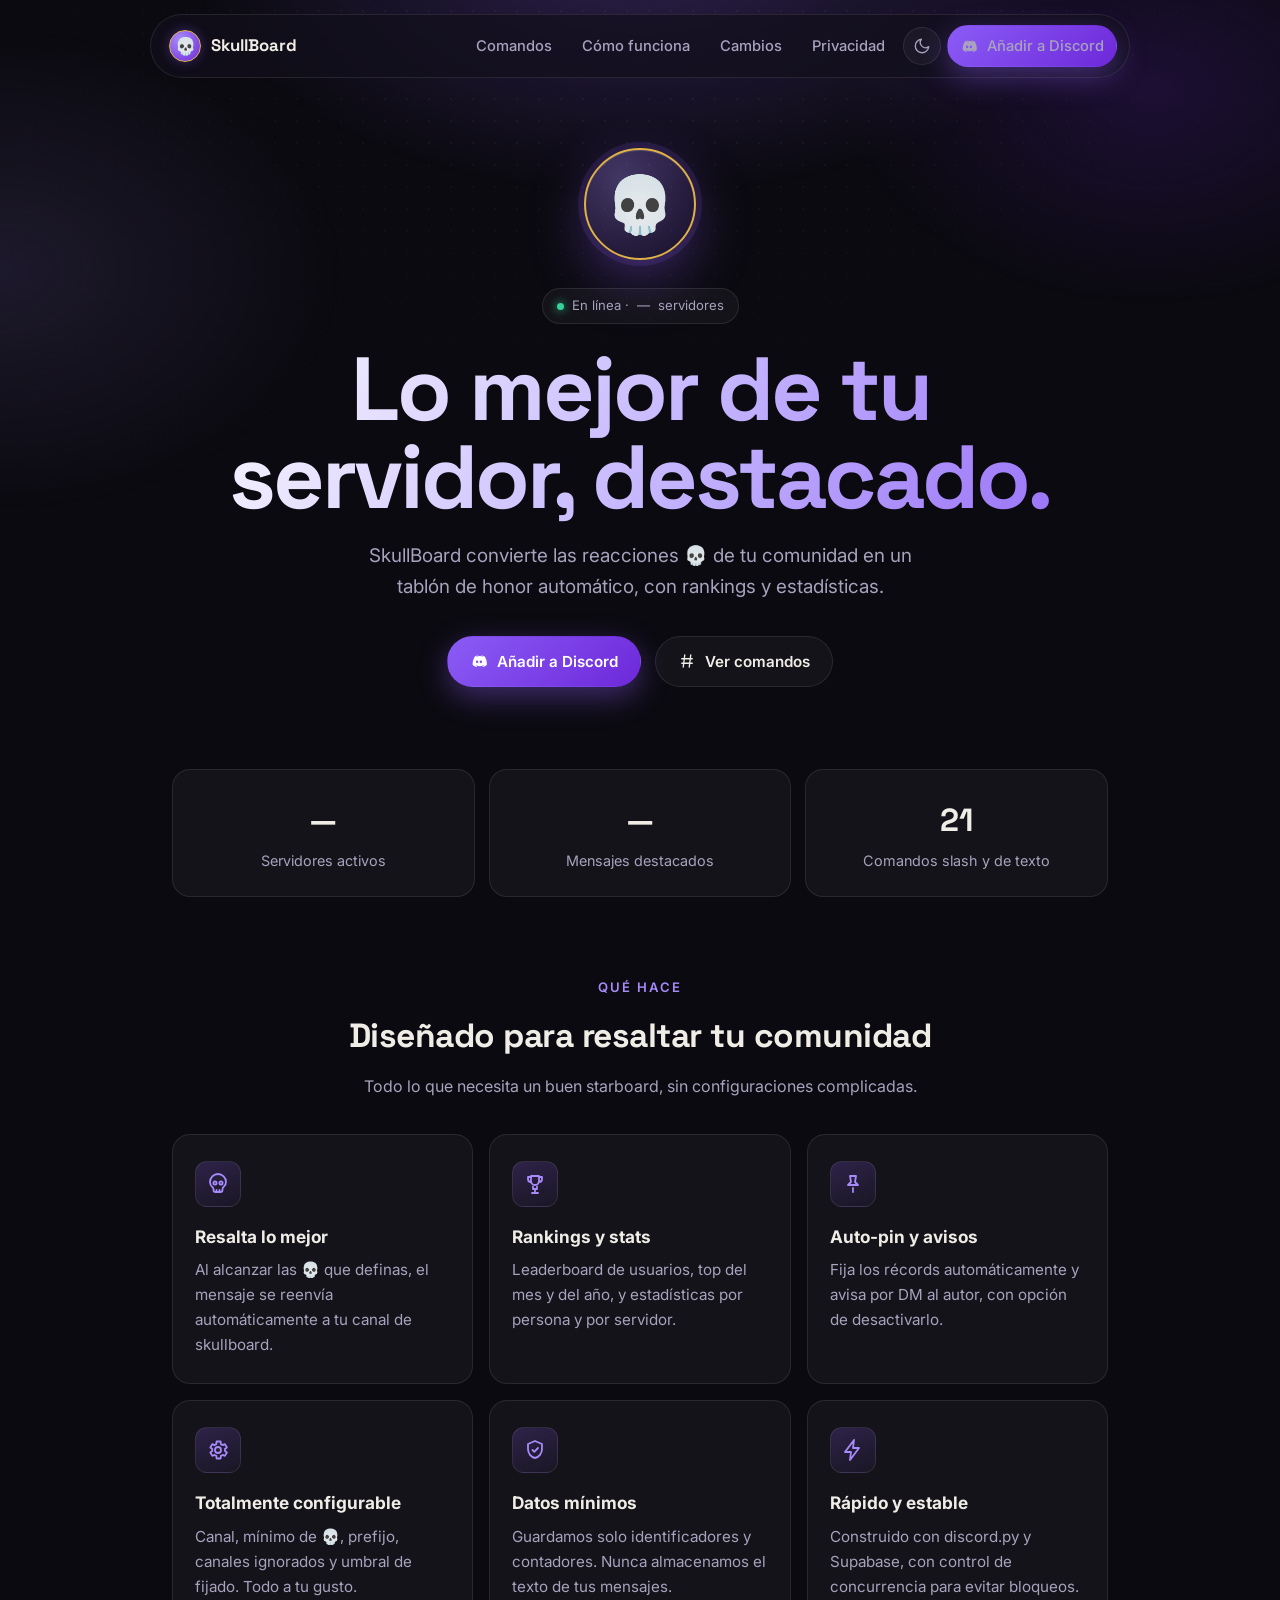
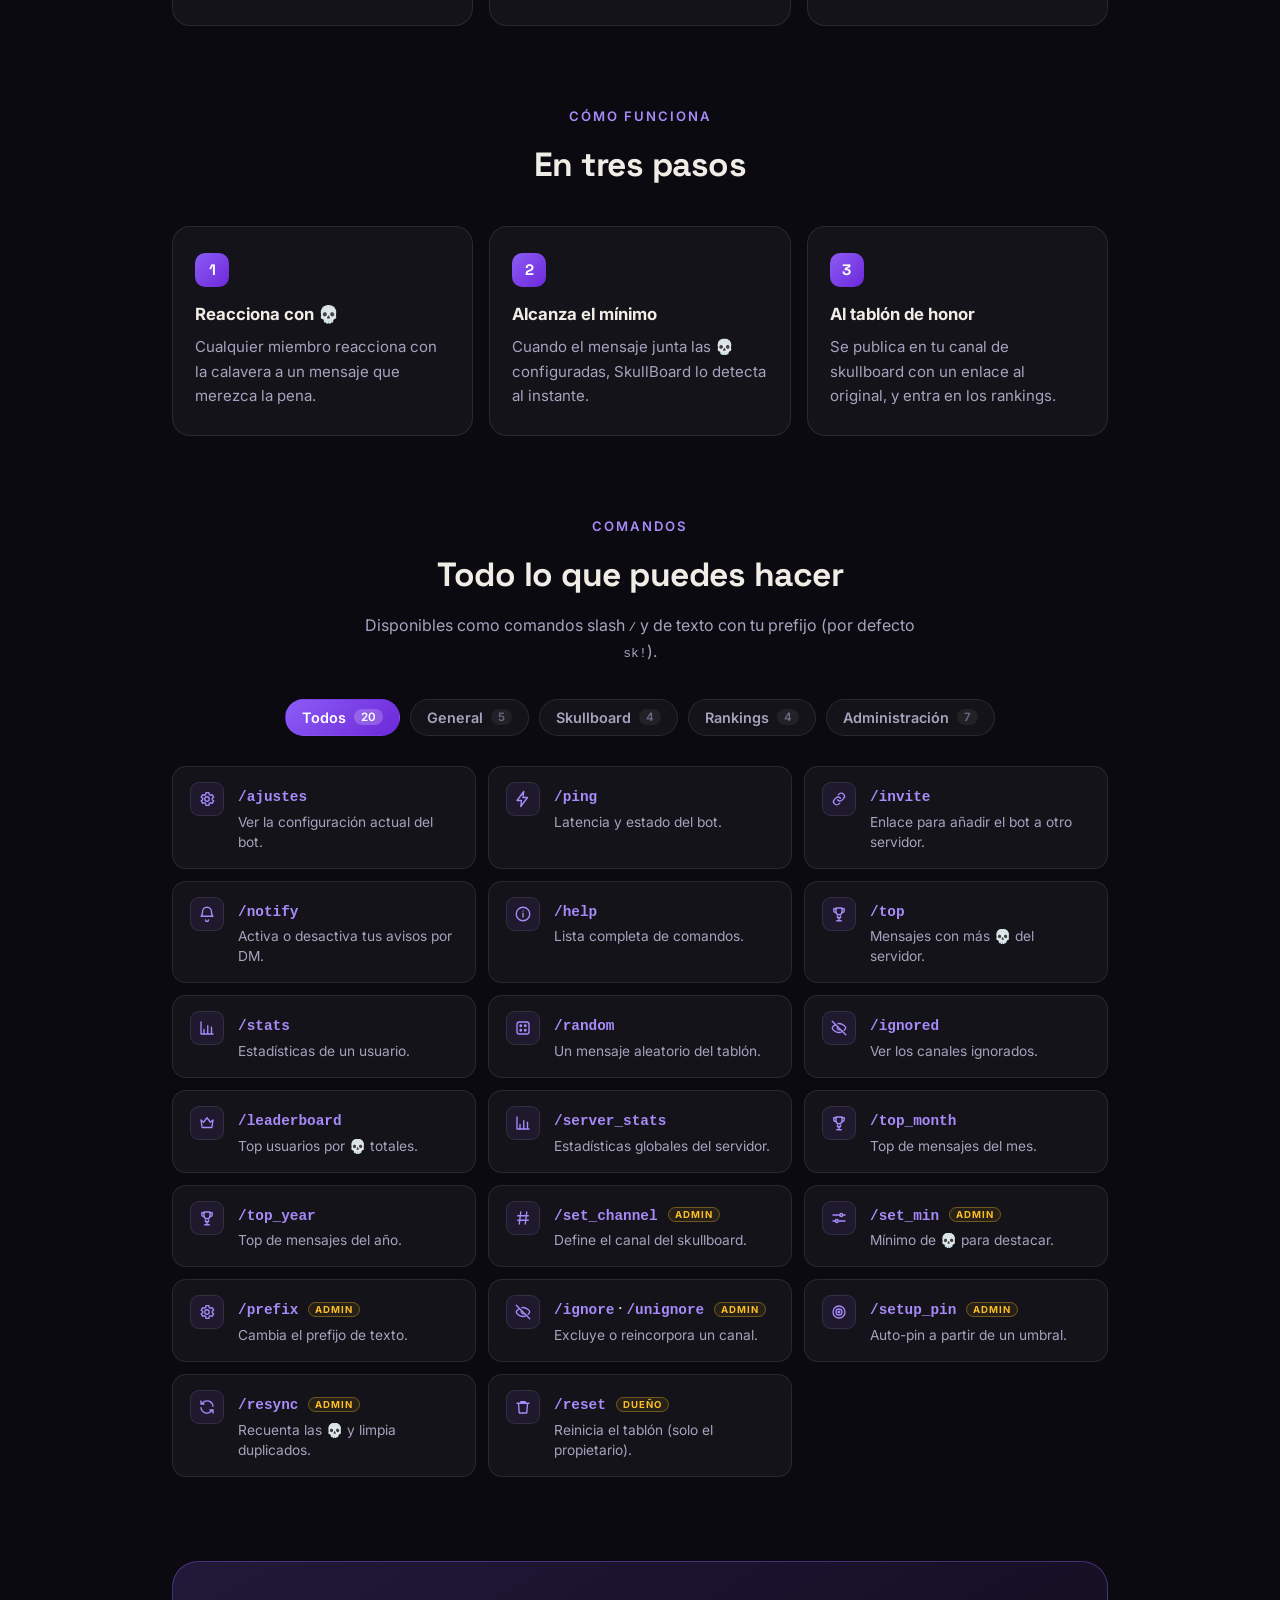
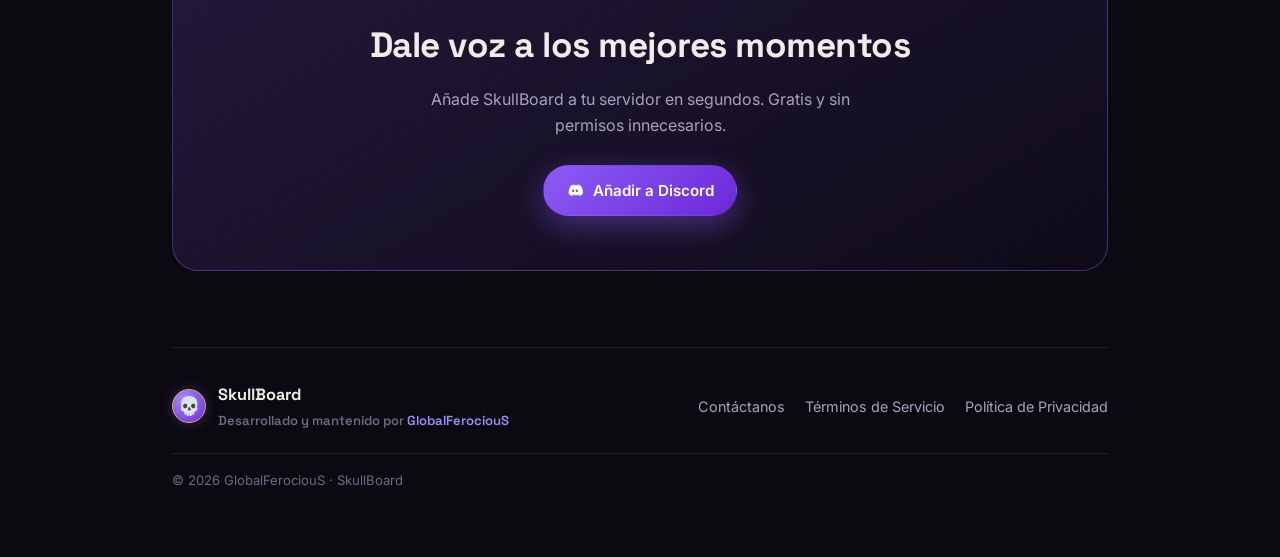
==== commit 300712ea: "feat(web): logo emoji, stats en vivo, tema claro/oscuro, docs en tarjetas, changelog - Logo 💀 en cír" ====
--- a/index.html
+++ b/index.html
@@ -4,72 +4,234 @@
     <meta charset="utf-8">
     <meta name="viewport" content="width=device-width, initial-scale=1.0">
     <title>SkullBoard · Bot de Discord</title>
-    <meta name="description" content="SkullBoard resalta los mensajes más reaccionados de tu servidor de Discord con el emoji 💀.">
+    <meta name="description" content="SkullBoard resalta los mensajes más reaccionados de tu servidor de Discord: un tablón de honor con las 💀 de tu comunidad, rankings y estadísticas.">
     <meta property="og:title" content="SkullBoard · Bot de Discord">
     <meta property="og:description" content="El starboard 💀 para tu servidor: resalta lo mejor, con rankings y estadísticas.">
+    <meta name="theme-color" content="#0b0a10">
     <link rel="stylesheet" href="styles.css">
+    <script>document.documentElement.dataset.theme = localStorage.getItem('skb-theme') || 'dark';</script>
 </head>
 <body>
+    <!-- SVG sprite (iconos reutilizables) -->
+    <svg style="position:absolute;width:0;height:0;overflow:hidden" aria-hidden="true" focusable="false">
+        <defs>
+            <symbol id="i-skull" viewBox="0 0 24 24"><path d="M12 2a8 8 0 0 0-8 8c0 2.4 1 4 2.5 5.2.6.5 1 1.2 1 2v.8a2 2 0 0 0 2 2h5a2 2 0 0 0 2-2V17c0-.8.4-1.5 1-2C19 13.9 20 12.4 20 10a8 8 0 0 0-8-8Z"/><circle cx="9" cy="11" r="1.6"/><circle cx="15" cy="11" r="1.6"/><path d="M10.5 20v-2M13.5 20v-2"/></symbol>
+            <symbol id="i-trophy" viewBox="0 0 24 24"><path d="M8 4h8v5a4 4 0 0 1-8 0V4Z"/><path d="M8 5H5v2a3 3 0 0 0 3 3M16 5h3v2a3 3 0 0 1-3 3"/><path d="M10 14.5V17h4v-2.5M9 21h6M12 17v4"/></symbol>
+            <symbol id="i-pin" viewBox="0 0 24 24"><path d="M9 4h6l-1 6 3 3H7l3-3-1-6Z"/><path d="M12 16v4"/></symbol>
+            <symbol id="i-gear" viewBox="0 0 24 24"><circle cx="12" cy="12" r="3"/><path d="M19 12a7 7 0 0 0-.1-1l2-1.5-2-3.4-2.3 1a7 7 0 0 0-1.7-1l-.3-2.6h-4l-.3 2.6a7 7 0 0 0-1.7 1l-2.3-1-2 3.4 2 1.5a7 7 0 0 0 0 2l-2 1.5 2 3.4 2.3-1a7 7 0 0 0 1.7 1l.3 2.6h4l.3-2.6a7 7 0 0 0 1.7-1l2.3 1 2-3.4-2-1.5A7 7 0 0 0 19 12Z"/></symbol>
+            <symbol id="i-shield" viewBox="0 0 24 24"><path d="M12 3l7 3v5c0 4.4-3 8.2-7 9-4-.8-7-4.6-7-9V6l7-3Z"/><path d="M9.5 12l1.8 1.8L15 10"/></symbol>
+            <symbol id="i-bolt" viewBox="0 0 24 24"><path d="M13 2 4 14h6l-1 8 9-12h-6l1-8Z"/></symbol>
+            <symbol id="i-crown" viewBox="0 0 24 24"><path d="M4 8l3.5 3L12 5l4.5 6L20 8l-1.5 10h-13L4 8Z"/></symbol>
+            <symbol id="i-chart" viewBox="0 0 24 24"><path d="M4 20V4M4 20h16M8 20v-6M13 20V9M18 20v-9"/></symbol>
+            <symbol id="i-dice" viewBox="0 0 24 24"><rect x="4" y="4" width="16" height="16" rx="3"/><circle cx="9" cy="9" r="1"/><circle cx="15" cy="15" r="1"/><circle cx="15" cy="9" r="1"/><circle cx="9" cy="15" r="1"/></symbol>
+            <symbol id="i-bell" viewBox="0 0 24 24"><path d="M6 9a6 6 0 0 1 12 0c0 5 2 6 2 6H4s2-1 2-6Z"/><path d="M10 20a2 2 0 0 0 4 0"/></symbol>
+            <symbol id="i-eye-off" viewBox="0 0 24 24"><path d="M3 3l18 18M10.6 6.2A9.7 9.7 0 0 1 12 6c5 0 9 4.5 9 6a11 11 0 0 1-2.4 3.2M6.3 8.2C4.3 9.4 3 11.2 3 12c0 1.5 4 6 9 6a9.4 9.4 0 0 0 3-.5"/><path d="M9.9 10.1a3 3 0 0 0 4 4"/></symbol>
+            <symbol id="i-info" viewBox="0 0 24 24"><circle cx="12" cy="12" r="9"/><path d="M12 11v5M12 8h.01"/></symbol>
+            <symbol id="i-link" viewBox="0 0 24 24"><path d="M10 13a4 4 0 0 0 6 .5l2-2a4 4 0 0 0-6-6l-1 1M14 11a4 4 0 0 0-6-.5l-2 2a4 4 0 0 0 6 6l1-1"/></symbol>
+            <symbol id="i-hash" viewBox="0 0 24 24"><path d="M5 9h14M5 15h14M9 4 7 20M17 4l-2 16"/></symbol>
+            <symbol id="i-sliders" viewBox="0 0 24 24"><path d="M4 8h10M18 8h2M4 16h4M12 16h8"/><circle cx="15" cy="8" r="2"/><circle cx="9" cy="16" r="2"/></symbol>
+            <symbol id="i-target" viewBox="0 0 24 24"><circle cx="12" cy="12" r="8"/><circle cx="12" cy="12" r="4"/><circle cx="12" cy="12" r="1"/></symbol>
+            <symbol id="i-sync" viewBox="0 0 24 24"><path d="M20 11A8 8 0 0 0 6.3 6.3L4 8M4 4v4h4M4 13a8 8 0 0 0 13.7 4.7L20 16M20 20v-4h-4"/></symbol>
+            <symbol id="i-trash" viewBox="0 0 24 24"><path d="M4 7h16M9 7V5h6v2M6 7l1 13h10l1-13"/></symbol>
+            <symbol id="i-discord" viewBox="0 0 24 24"><path d="M19.3 5.6A17 17 0 0 0 15 4.3l-.2.4a13 13 0 0 1 3.7 1.9 12 12 0 0 0-10.9 0 13 13 0 0 1 3.7-1.9L11 4.3A17 17 0 0 0 6.7 5.6C4 9.6 3.3 13.5 3.6 17.3a17 17 0 0 0 5.2 2.6l.6-1a11 11 0 0 1-1.8-.9l.4-.3a12 12 0 0 0 10 0l.4.3c-.6.4-1.2.7-1.8.9l.6 1a17 17 0 0 0 5.2-2.6c.4-4.4-.6-8.3-3.1-11.7ZM9.5 15c-.9 0-1.6-.8-1.6-1.9 0-1 .7-1.9 1.6-1.9s1.7.9 1.6 1.9c0 1.1-.7 1.9-1.6 1.9Zm5 0c-.9 0-1.6-.8-1.6-1.9 0-1 .7-1.9 1.6-1.9s1.7.9 1.6 1.9c0 1.1-.7 1.9-1.6 1.9Z" fill="currentColor" stroke="none"/></symbol>
+            <symbol id="i-moon" viewBox="0 0 24 24"><path d="M21 12.8A9 9 0 1 1 11.2 3a7 7 0 0 0 9.8 9.8Z"/></symbol>
+            <symbol id="i-sun" viewBox="0 0 24 24"><circle cx="12" cy="12" r="4"/><path d="M12 2v2M12 20v2M4 12H2M22 12h-2M5 5l1.5 1.5M17.5 17.5 19 19M19 5l-1.5 1.5M6.5 17.5 5 19"/></symbol>
+        </defs>
+    </svg>
+
+    <nav class="nav">
+        <a class="brand" href="index.html"><span class="mark">💀</span> SkullBoard</a>
+        <div class="nav-links">
+            <a href="#comandos">Comandos</a>
+            <a href="#como-funciona">Cómo funciona</a>
+            <a href="cambios.html">Cambios</a>
+            <a href="privacy.html">Privacidad</a>
+            <button class="theme-toggle" id="theme-toggle" type="button" aria-label="Cambiar tema claro/oscuro">
+                <svg class="moon"><use href="#i-moon"/></svg><svg class="sun"><use href="#i-sun"/></svg>
+            </button>
+            <a class="btn btn-primary btn-sm nav-cta" href="https://discord.com/oauth2/authorize?client_id=1367463352774955059&permissions=277025508352&scope=bot+applications.commands" target="_blank" rel="noopener">
+                <svg><use href="#i-discord"/></svg> Añadir a Discord
+            </a>
+        </div>
+    </nav>
+
     <div class="container">
         <header class="hero">
-            <div class="skull-badge">💀</div>
-            <h1>SkullBoard</h1>
-            <p class="subtitle">El bot que convierte las reacciones 💀 de tu servidor en un tablón de honor con lo mejor de tu comunidad.</p>
+            <div class="emblem">💀</div>
+            <div class="pill"><span class="dot"></span> En línea · <span id="pill-servers">—</span> servidores</div>
+            <h1>Lo mejor de tu<br>servidor, destacado.</h1>
+            <p class="subtitle">SkullBoard convierte las reacciones 💀 de tu comunidad en un tablón de honor automático, con rankings y estadísticas.</p>
             <div class="cta-row">
-                <a href="privacy.html" class="btn btn-primary">🔒 Política de Privacidad</a>
-                <a href="terms.html" class="btn btn-ghost">📋 Términos de Servicio</a>
+                <a class="btn btn-primary" href="https://discord.com/oauth2/authorize?client_id=1367463352774955059&permissions=277025508352&scope=bot+applications.commands" target="_blank" rel="noopener">
+                    <svg><use href="#i-discord"/></svg> Añadir a Discord
+                </a>
+                <a class="btn btn-ghost" href="#comandos"><svg><use href="#i-hash"/></svg> Ver comandos</a>
             </div>
         </header>
 
-        <section class="features">
-            <div class="feature">
-                <div class="ico">💀</div>
-                <h3>Resalta lo mejor</h3>
-                <p>Al alcanzar las reacciones que definas, el mensaje se reenvía a tu canal de skullboard.</p>
-            </div>
-            <div class="feature">
-                <div class="ico">🏆</div>
-                <h3>Rankings y stats</h3>
-                <p>Leaderboard de usuarios, top del mes y del año, y estadísticas por persona y servidor.</p>
-            </div>
-            <div class="feature">
-                <div class="ico">📌</div>
-                <h3>Auto-pin y avisos</h3>
-                <p>Fija los récords automáticamente y avisa por DM al autor (con opción de desactivar).</p>
-            </div>
-            <div class="feature">
-                <div class="ico">🔧</div>
-                <h3>Totalmente configurable</h3>
-                <p>Canal, mínimo de 💀, prefijo, canales ignorados y umbral de fijado, todo a tu gusto.</p>
-            </div>
-            <div class="feature">
-                <div class="ico">🛡️</div>
-                <h3>Datos mínimos</h3>
-                <p>Guardamos solo IDs y contadores. Nunca almacenamos el texto de tus mensajes.</p>
-            </div>
-            <div class="feature">
-                <div class="ico">⚡</div>
-                <h3>Rápido y estable</h3>
-                <p>Construido con discord.py y Supabase, con cooldown inteligente para evitar bloqueos.</p>
-            </div>
-        </section>
-
-        <section class="commands">
-            <h2>Comandos principales</h2>
-            <div class="chips">
-                <span class="chip">/top</span>
-                <span class="chip">/leaderboard</span>
-                <span class="chip">/stats</span>
-                <span class="chip">/server_stats</span>
-                <span class="chip">/top_month</span>
-                <span class="chip">/top_year</span>
-                <span class="chip">/random</span>
-                <span class="chip">/notify</span>
-                <span class="chip">/ajustes</span>
-            </div>
-        </section>
-
-        <footer class="site">SkullBoard · Bot de Discord comunitario · 💀</footer>
+        <section class="stats" aria-label="Resumen">
+            <div class="stat"><div class="num" id="stat-servers">—</div><div class="lbl">Servidores activos</div></div>
+            <div class="stat"><div class="num" id="stat-highlighted">—</div><div class="lbl">Mensajes destacados</div></div>
+            <div class="stat"><div class="num">21</div><div class="lbl">Comandos slash y de texto</div></div>
+        </section>
+
+        <section class="section">
+            <div class="section-head">
+                <span class="kicker">Qué hace</span>
+                <h2>Diseñado para resaltar tu comunidad</h2>
+                <p>Todo lo que necesita un buen starboard, sin configuraciones complicadas.</p>
+            </div>
+            <div class="features">
+                <div class="feature">
+                    <div class="ico"><svg class="icon"><use href="#i-skull"/></svg></div>
+                    <h3>Resalta lo mejor</h3>
+                    <p>Al alcanzar las 💀 que definas, el mensaje se reenvía automáticamente a tu canal de skullboard.</p>
+                </div>
+                <div class="feature">
+                    <div class="ico"><svg class="icon"><use href="#i-trophy"/></svg></div>
+                    <h3>Rankings y stats</h3>
+                    <p>Leaderboard de usuarios, top del mes y del año, y estadísticas por persona y por servidor.</p>
+                </div>
+                <div class="feature">
+                    <div class="ico"><svg class="icon"><use href="#i-pin"/></svg></div>
+                    <h3>Auto-pin y avisos</h3>
+                    <p>Fija los récords automáticamente y avisa por DM al autor, con opción de desactivarlo.</p>
+                </div>
+                <div class="feature">
+                    <div class="ico"><svg class="icon"><use href="#i-gear"/></svg></div>
+                    <h3>Totalmente configurable</h3>
+                    <p>Canal, mínimo de 💀, prefijo, canales ignorados y umbral de fijado. Todo a tu gusto.</p>
+                </div>
+                <div class="feature">
+                    <div class="ico"><svg class="icon"><use href="#i-shield"/></svg></div>
+                    <h3>Datos mínimos</h3>
+                    <p>Guardamos solo identificadores y contadores. Nunca almacenamos el texto de tus mensajes.</p>
+                </div>
+                <div class="feature">
+                    <div class="ico"><svg class="icon"><use href="#i-bolt"/></svg></div>
+                    <h3>Rápido y estable</h3>
+                    <p>Construido con discord.py y Supabase, con control de concurrencia para evitar bloqueos.</p>
+                </div>
+            </div>
+        </section>
+
+        <section class="section" id="como-funciona">
+            <div class="section-head">
+                <span class="kicker">Cómo funciona</span>
+                <h2>En tres pasos</h2>
+            </div>
+            <div class="steps">
+                <div class="step">
+                    <h3>Reacciona con 💀</h3>
+                    <p>Cualquier miembro reacciona con la calavera a un mensaje que merezca la pena.</p>
+                </div>
+                <div class="step">
+                    <h3>Alcanza el mínimo</h3>
+                    <p>Cuando el mensaje junta las 💀 configuradas, SkullBoard lo detecta al instante.</p>
+                </div>
+                <div class="step">
+                    <h3>Al tablón de honor</h3>
+                    <p>Se publica en tu canal de skullboard con un enlace al original, y entra en los rankings.</p>
+                </div>
+            </div>
+        </section>
+
+        <section class="section" id="comandos">
+            <div class="section-head">
+                <span class="kicker">Comandos</span>
+                <h2>Todo lo que puedes hacer</h2>
+                <p>Disponibles como comandos slash <code>/</code> y de texto con tu prefijo (por defecto <code>sk!</code>).</p>
+            </div>
+
+            <div class="filters" role="tablist" aria-label="Filtrar comandos">
+                <button class="filter-chip active" data-cat="all">Todos <span class="count">20</span></button>
+                <button class="filter-chip" data-cat="general">General <span class="count">5</span></button>
+                <button class="filter-chip" data-cat="skull">Skullboard <span class="count">4</span></button>
+                <button class="filter-chip" data-cat="rank">Rankings <span class="count">4</span></button>
+                <button class="filter-chip" data-cat="admin">Administración <span class="count">7</span></button>
+            </div>
+
+            <div class="cmd-grid" id="cmd-grid">
+                <div class="cmd" data-cat="general"><span class="c-ico"><svg><use href="#i-gear"/></svg></span><div><code>/ajustes</code><div class="c-desc">Ver la configuración actual del bot.</div></div></div>
+                <div class="cmd" data-cat="general"><span class="c-ico"><svg><use href="#i-bolt"/></svg></span><div><code>/ping</code><div class="c-desc">Latencia y estado del bot.</div></div></div>
+                <div class="cmd" data-cat="general"><span class="c-ico"><svg><use href="#i-link"/></svg></span><div><code>/invite</code><div class="c-desc">Enlace para añadir el bot a otro servidor.</div></div></div>
+                <div class="cmd" data-cat="general"><span class="c-ico"><svg><use href="#i-bell"/></svg></span><div><code>/notify</code><div class="c-desc">Activa o desactiva tus avisos por DM.</div></div></div>
+                <div class="cmd" data-cat="general"><span class="c-ico"><svg><use href="#i-info"/></svg></span><div><code>/help</code><div class="c-desc">Lista completa de comandos.</div></div></div>
+
+                <div class="cmd" data-cat="skull"><span class="c-ico"><svg><use href="#i-trophy"/></svg></span><div><code>/top</code><div class="c-desc">Mensajes con más 💀 del servidor.</div></div></div>
+                <div class="cmd" data-cat="skull"><span class="c-ico"><svg><use href="#i-chart"/></svg></span><div><code>/stats</code><div class="c-desc">Estadísticas de un usuario.</div></div></div>
+                <div class="cmd" data-cat="skull"><span class="c-ico"><svg><use href="#i-dice"/></svg></span><div><code>/random</code><div class="c-desc">Un mensaje aleatorio del tablón.</div></div></div>
+                <div class="cmd" data-cat="skull"><span class="c-ico"><svg><use href="#i-eye-off"/></svg></span><div><code>/ignored</code><div class="c-desc">Ver los canales ignorados.</div></div></div>
+
+                <div class="cmd" data-cat="rank"><span class="c-ico"><svg><use href="#i-crown"/></svg></span><div><code>/leaderboard</code><div class="c-desc">Top usuarios por 💀 totales.</div></div></div>
+                <div class="cmd" data-cat="rank"><span class="c-ico"><svg><use href="#i-chart"/></svg></span><div><code>/server_stats</code><div class="c-desc">Estadísticas globales del servidor.</div></div></div>
+                <div class="cmd" data-cat="rank"><span class="c-ico"><svg><use href="#i-trophy"/></svg></span><div><code>/top_month</code><div class="c-desc">Top de mensajes del mes.</div></div></div>
+                <div class="cmd" data-cat="rank"><span class="c-ico"><svg><use href="#i-trophy"/></svg></span><div><code>/top_year</code><div class="c-desc">Top de mensajes del año.</div></div></div>
+
+                <div class="cmd" data-cat="admin"><span class="c-ico"><svg><use href="#i-hash"/></svg></span><div><code>/set_channel</code> <span class="tag">Admin</span><div class="c-desc">Define el canal del skullboard.</div></div></div>
+                <div class="cmd" data-cat="admin"><span class="c-ico"><svg><use href="#i-sliders"/></svg></span><div><code>/set_min</code> <span class="tag">Admin</span><div class="c-desc">Mínimo de 💀 para destacar.</div></div></div>
+                <div class="cmd" data-cat="admin"><span class="c-ico"><svg><use href="#i-gear"/></svg></span><div><code>/prefix</code> <span class="tag">Admin</span><div class="c-desc">Cambia el prefijo de texto.</div></div></div>
+                <div class="cmd" data-cat="admin"><span class="c-ico"><svg><use href="#i-eye-off"/></svg></span><div><code>/ignore</code> · <code>/unignore</code> <span class="tag">Admin</span><div class="c-desc">Excluye o reincorpora un canal.</div></div></div>
+                <div class="cmd" data-cat="admin"><span class="c-ico"><svg><use href="#i-target"/></svg></span><div><code>/setup_pin</code> <span class="tag">Admin</span><div class="c-desc">Auto-pin a partir de un umbral.</div></div></div>
+                <div class="cmd" data-cat="admin"><span class="c-ico"><svg><use href="#i-sync"/></svg></span><div><code>/resync</code> <span class="tag">Admin</span><div class="c-desc">Recuenta las 💀 y limpia duplicados.</div></div></div>
+                <div class="cmd" data-cat="admin"><span class="c-ico"><svg><use href="#i-trash"/></svg></span><div><code>/reset</code> <span class="tag">Dueño</span><div class="c-desc">Reinicia el tablón (solo el propietario).</div></div></div>
+            </div>
+        </section>
+
+        <section class="cta-band">
+            <h2>Dale voz a los mejores momentos</h2>
+            <p>Añade SkullBoard a tu servidor en segundos. Gratis y sin permisos innecesarios.</p>
+            <a class="btn btn-primary" href="https://discord.com/oauth2/authorize?client_id=1367463352774955059&permissions=277025508352&scope=bot+applications.commands" target="_blank" rel="noopener">
+                <svg><use href="#i-discord"/></svg> Añadir a Discord
+            </a>
+        </section>
+
+        <footer class="site">
+            <div class="f-top">
+                <div class="f-brand">
+                    <span class="mark">💀</span>
+                    <div>
+                        <div class="f-name">SkullBoard</div>
+                        <div class="f-made">Desarrollado y mantenido por <b>GlobalFerociouS</b></div>
+                    </div>
+                </div>
+                <div class="f-links">
+                    <a href="mailto:globalsupportpyt@gmail.com">Contáctanos</a>
+                    <a href="terms.html">Términos de Servicio</a>
+                    <a href="privacy.html">Política de Privacidad</a>
+                </div>
+            </div>
+            <div class="f-copy">© 2026 GlobalFerociouS · SkullBoard</div>
+        </footer>
     </div>
+
+    <script>
+        const chips = document.querySelectorAll('.filter-chip');
+        const cmds  = document.querySelectorAll('#cmd-grid .cmd');
+        chips.forEach(chip => chip.addEventListener('click', () => {
+            chips.forEach(c => c.classList.remove('active'));
+            chip.classList.add('active');
+            const cat = chip.dataset.cat;
+            cmds.forEach(cmd => { cmd.hidden = cat !== 'all' && cmd.dataset.cat !== cat; });
+        }));
+
+        // Toggle claro/oscuro
+        document.getElementById('theme-toggle').addEventListener('click', () => {
+            const next = document.documentElement.dataset.theme === 'light' ? 'dark' : 'light';
+            document.documentElement.dataset.theme = next;
+            localStorage.setItem('skb-theme', next);
+        });
+
+        // Stats en vivo (endpoint del bot, con cache 60s en el servidor)
+        fetch('https://skullboard-fqf1.onrender.com/api/stats')
+            .then(r => r.json())
+            .then(d => {
+                const fmt = n => (n == null ? '—' : n.toLocaleString('es-ES'));
+                document.getElementById('pill-servers').textContent = fmt(d.servers);
+                document.getElementById('stat-servers').textContent = fmt(d.servers);
+                document.getElementById('stat-highlighted').textContent = fmt(d.highlighted);
+            })
+            .catch(() => {});
+    </script>
 </body>
 </html>
--- a/styles.css
+++ b/styles.css
@@ -1,5 +1,5 @@
 /* ====== SkullBoard · Design System ====== */
-@import url('https://fonts.googleapis.com/css2?family=Inter:wght@400;500;600;700;800;900&display=swap');
+@import url('https://fonts.googleapis.com/css2?family=Inter:wght@400;500;600;700;800;900&family=Space+Grotesk:wght@500;600;700&display=swap');
 
 :root {
     --bg: #0b0a10;
@@ -11,13 +11,17 @@
     --violet: #8b5cf6;
     --violet-2: #a78bfa;
     --violet-deep: #6d28d9;
-    --ink: #ECEAF3;
+    --gold: #dfb249;
+    --glow: rgba(139, 92, 246, 0.35);
+    --ink: #F0EDE6;
     --ink-soft: #A8A2BE;
     --ink-dim: #6f6986;
     --good: #34d399;
     --bad: #fb7185;
+    --admin: #fbbf24;
     --radius: 18px;
-    --maxw: 920px;
+    --maxw: 980px;
+    --display: 'Space Grotesk', 'Inter', sans-serif;
 }
 
 * { margin: 0; padding: 0; box-sizing: border-box; }
@@ -33,7 +37,6 @@
     overflow-x: hidden;
 }
 
-/* Ambient glows */
 body::before {
     content: "";
     position: fixed;
@@ -54,154 +57,199 @@
     mask-image: radial-gradient(70% 60% at 50% 0%, #000 30%, transparent 80%);
 }
 
-.container { max-width: var(--maxw); margin: 0 auto; padding: 28px 22px 64px; }
+.container { max-width: var(--maxw); margin: 0 auto; padding: 0 22px 72px; }
 
 a { color: var(--violet-2); text-decoration: none; }
 a:hover { text-decoration: underline; }
 
-/* ====== Landing hero ====== */
-.hero {
-    text-align: center;
-    padding: 56px 0 18px;
-}
-
-.skull-badge {
-    width: 104px; height: 104px;
-    margin: 0 auto 26px;
-    display: grid; place-items: center;
-    font-size: 3.4rem;
-    border-radius: 28px;
-    background: linear-gradient(160deg, rgba(139,92,246,0.25), rgba(109,40,217,0.08));
-    border: 1px solid var(--border-strong);
-    box-shadow: 0 18px 50px rgba(139, 92, 246, 0.3), inset 0 1px 0 rgba(255,255,255,0.12);
+/* Iconos de contorno por defecto (el símbolo de Discord sobreescribe con fill) */
+svg { display: block; width: 24px; height: 24px; fill: none; stroke: currentColor; stroke-width: 1.8; stroke-linecap: round; stroke-linejoin: round; }
+.icon { width: 24px; height: 24px; }
+
+:focus-visible { outline: 2px solid var(--violet-2); outline-offset: 3px; border-radius: 6px; }
+
+/* ====== Nav ====== */
+.nav {
+    position: sticky; top: 14px; z-index: 50;
+    display: flex; align-items: center; justify-content: space-between;
+    gap: 16px; margin: 14px auto 0; padding: 10px 12px 10px 18px;
+    max-width: var(--maxw);
+    background: rgba(18, 16, 28, 0.72);
+    backdrop-filter: blur(14px);
+    border: 1px solid var(--border);
+    border-radius: 999px;
+}
+.brand { display: inline-flex; align-items: center; gap: 10px; font-family: var(--display); font-weight: 700; font-size: 1.05rem; color: var(--ink); }
+.brand:hover { text-decoration: none; }
+.brand .mark {
+    width: 32px; height: 32px; border-radius: 50%;
+    display: inline-grid; place-items: center; font-size: 17px; line-height: 1;
+    background: radial-gradient(circle at 32% 28%, var(--violet-2), var(--violet-deep));
+    border: 1.5px solid var(--gold); box-shadow: 0 0 12px var(--glow);
+}
+.nav-links { display: flex; align-items: center; gap: 6px; }
+.nav-links a { color: var(--ink-soft); font-size: 0.92rem; font-weight: 500; padding: 8px 12px; border-radius: 999px; transition: color .2s, background .2s; }
+.nav-links a:hover { color: var(--ink); background: var(--surface); text-decoration: none; }
+.nav-cta { display: inline-flex; align-items: center; gap: 8px; }
+
+/* ====== Buttons ====== */
+.btn {
+    padding: 12px 22px; border-radius: 999px; font-weight: 600; font-size: 0.95rem;
+    display: inline-flex; align-items: center; gap: 9px; cursor: pointer;
+    transition: transform .2s ease, box-shadow .2s ease, background .2s ease, border-color .2s ease;
+    border: 1px solid transparent;
+}
+.btn svg { width: 18px; height: 18px; }
+.btn:hover { text-decoration: none; transform: translateY(-2px); }
+.btn-primary { color: #fff; background: linear-gradient(135deg, var(--violet) 0%, var(--violet-deep) 100%); box-shadow: 0 10px 30px rgba(139, 92, 246, 0.4); }
+.btn-primary:hover { box-shadow: 0 14px 38px rgba(139, 92, 246, 0.55); }
+.btn-ghost { color: var(--ink); background: var(--surface); border-color: var(--border); }
+.btn-ghost:hover { background: var(--surface-2); border-color: var(--border-strong); }
+.btn-sm { padding: 9px 16px; font-size: 0.88rem; }
+
+/* ====== Hero ====== */
+.hero { text-align: center; padding: 70px 0 26px; }
+.hero .emblem {
+    width: 112px; height: 112px; margin: 0 auto 28px;
+    display: grid; place-items: center; border-radius: 50%;
+    font-size: 56px; line-height: 1;
+    background: radial-gradient(circle at 32% 28%, rgba(167,139,250,0.35), rgba(109,40,217,0.12));
+    border: 2px solid var(--gold);
+    box-shadow: 0 0 0 6px rgba(139,92,246,0.14), 0 20px 55px var(--glow), inset 0 1px 0 rgba(255,255,255,0.12);
     animation: float 5s ease-in-out infinite;
 }
 @keyframes float { 0%,100%{ transform: translateY(0) } 50%{ transform: translateY(-9px) } }
 
+.pill {
+    display: inline-flex; align-items: center; gap: 8px; margin-bottom: 22px;
+    padding: 6px 14px; border-radius: 999px; font-size: 0.82rem; color: var(--ink-soft);
+    background: var(--surface); border: 1px solid var(--border);
+}
+.pill .dot { width: 7px; height: 7px; border-radius: 50%; background: var(--good); box-shadow: 0 0 10px var(--good); }
+
 .hero h1 {
-    font-size: clamp(2.6rem, 7vw, 4rem);
-    font-weight: 900;
-    letter-spacing: -2px;
-    line-height: 1.02;
-    background: linear-gradient(180deg, #fff 0%, #c4b5fd 130%);
-    -webkit-background-clip: text; background-clip: text;
-    -webkit-text-fill-color: transparent;
-}
-
-.hero .subtitle {
-    margin: 16px auto 0;
-    max-width: 580px;
-    font-size: 1.15rem;
-    color: var(--ink-soft);
-}
-
-.cta-row {
-    display: flex; gap: 14px; justify-content: center; flex-wrap: wrap;
-    margin-top: 34px;
-}
-
-.btn {
-    padding: 13px 26px;
-    border-radius: 999px;
-    font-weight: 600;
-    font-size: 0.98rem;
-    display: inline-flex; align-items: center; gap: 9px;
-    transition: transform .2s ease, box-shadow .2s ease, background .2s ease;
-    border: 1px solid transparent;
-}
-.btn:hover { text-decoration: none; transform: translateY(-2px); }
-.btn-primary {
-    color: #fff;
-    background: linear-gradient(135deg, var(--violet) 0%, var(--violet-deep) 100%);
-    box-shadow: 0 10px 30px rgba(139, 92, 246, 0.4);
-}
-.btn-primary:hover { box-shadow: 0 14px 38px rgba(139, 92, 246, 0.55); }
-.btn-ghost {
-    color: var(--ink);
-    background: var(--surface);
-    border-color: var(--border);
-}
-.btn-ghost:hover { background: var(--surface-2); border-color: var(--border-strong); }
+    font-family: var(--display);
+    font-size: clamp(2.9rem, 9vw, 5.6rem); font-weight: 700; letter-spacing: -3px; line-height: 0.98;
+    background: linear-gradient(120deg, #fff 0%, #c4b5fd 55%, #8b5cf6 110%);
+    -webkit-background-clip: text; background-clip: text; -webkit-text-fill-color: transparent;
+}
+.hero .subtitle { margin: 18px auto 0; max-width: 600px; font-size: 1.18rem; color: var(--ink-soft); }
+.cta-row { display: flex; gap: 14px; justify-content: center; flex-wrap: wrap; margin-top: 34px; }
+
+/* ====== Stats band ====== */
+.stats { display: grid; grid-template-columns: repeat(3, 1fr); gap: 14px; margin-top: 56px; }
+.stat { text-align: center; padding: 24px 16px; background: var(--surface); border: 1px solid var(--border); border-radius: var(--radius); }
+.stat .num { font-family: var(--display); font-size: 2rem; font-weight: 700; color: var(--ink); }
+.stat .lbl { color: var(--ink-soft); font-size: 0.9rem; margin-top: 2px; }
+
+/* ====== Section headers ====== */
+.section { margin-top: 76px; }
+.section-head { text-align: center; margin-bottom: 34px; }
+.section-head .kicker { color: var(--violet-2); font-weight: 600; font-size: 0.82rem; letter-spacing: 2px; text-transform: uppercase; }
+.section-head h2 { font-family: var(--display); font-size: clamp(1.6rem, 4vw, 2.1rem); font-weight: 700; letter-spacing: -.5px; margin-top: 8px; }
+.section-head p { color: var(--ink-soft); max-width: 560px; margin: 10px auto 0; }
 
 /* ====== Feature grid ====== */
-.features {
-    display: grid;
-    grid-template-columns: repeat(auto-fit, minmax(220px, 1fr));
-    gap: 16px;
-    margin-top: 56px;
-}
+.features { display: grid; grid-template-columns: repeat(auto-fit, minmax(240px, 1fr)); gap: 16px; }
 .feature {
-    background: var(--surface);
-    border: 1px solid var(--border);
-    border-radius: var(--radius);
-    padding: 26px 22px;
+    background: var(--surface); border: 1px solid var(--border); border-radius: var(--radius); padding: 26px 22px;
     transition: transform .25s ease, border-color .25s ease, background .25s ease;
 }
 .feature:hover { transform: translateY(-4px); border-color: var(--border-strong); background: var(--surface-2); }
 .feature .ico {
-    width: 46px; height: 46px; border-radius: 12px;
-    display: grid; place-items: center; font-size: 1.5rem;
-    background: linear-gradient(160deg, rgba(139,92,246,0.22), rgba(139,92,246,0.05));
-    border: 1px solid var(--border);
-    margin-bottom: 14px;
+    width: 46px; height: 46px; border-radius: 12px; display: grid; place-items: center; color: var(--violet-2);
+    background: linear-gradient(160deg, rgba(139,92,246,0.22), rgba(139,92,246,0.05)); border: 1px solid var(--border); margin-bottom: 16px;
 }
 .feature h3 { font-size: 1.08rem; font-weight: 700; margin-bottom: 6px; }
 .feature p { color: var(--ink-soft); font-size: 0.95rem; }
 
-/* ====== Command chips ====== */
-.commands {
-    margin-top: 56px;
-    text-align: center;
-}
-.commands h2 { font-size: 1.5rem; font-weight: 800; margin-bottom: 20px; }
-.chips { display: flex; flex-wrap: wrap; gap: 10px; justify-content: center; }
-.chip {
+/* ====== How it works ====== */
+.steps { display: grid; grid-template-columns: repeat(3, 1fr); gap: 16px; counter-reset: step; }
+.step { position: relative; padding: 26px 22px; background: var(--surface); border: 1px solid var(--border); border-radius: var(--radius); }
+.step::before {
+    counter-increment: step; content: counter(step);
+    font-family: var(--display); font-weight: 700; font-size: 0.95rem;
+    width: 34px; height: 34px; border-radius: 10px; display: grid; place-items: center; margin-bottom: 14px;
+    color: #fff; background: linear-gradient(135deg, var(--violet), var(--violet-deep));
+}
+.step h3 { font-size: 1.05rem; font-weight: 700; margin-bottom: 6px; }
+.step p { color: var(--ink-soft); font-size: 0.94rem; }
+
+/* ====== Commands ====== */
+.cmd-group { margin-bottom: 26px; }
+.cmd-group > h3 {
+    display: flex; align-items: center; gap: 10px; font-family: var(--display);
+    font-size: 1.05rem; font-weight: 600; margin-bottom: 14px; color: var(--ink);
+}
+.cmd-group > h3 .tag { font-family: 'Inter', sans-serif; font-size: 0.68rem; font-weight: 700; letter-spacing: 1px; text-transform: uppercase; color: var(--admin); border: 1px solid rgba(251,191,36,0.35); background: rgba(251,191,36,0.08); padding: 2px 8px; border-radius: 999px; }
+.cmd-grid { display: grid; grid-template-columns: repeat(auto-fill, minmax(260px, 1fr)); gap: 12px; }
+.cmd {
+    display: flex; gap: 14px; align-items: flex-start; padding: 15px 17px;
+    background: var(--surface); border: 1px solid var(--border); border-radius: 14px;
+    transition: border-color .2s ease, background .2s ease, transform .2s ease;
+}
+.cmd:hover { border-color: var(--border-strong); background: var(--surface-2); transform: translateY(-2px); }
+.cmd .c-ico { flex: none; width: 34px; height: 34px; border-radius: 9px; display: grid; place-items: center; color: var(--violet-2); background: rgba(139,92,246,0.1); border: 1px solid var(--border); }
+.cmd .c-ico svg { width: 18px; height: 18px; }
+.cmd code {
     font-family: 'SFMono-Regular', ui-monospace, 'Cascadia Code', Consolas, monospace;
-    font-size: 0.88rem;
-    padding: 8px 14px;
-    border-radius: 10px;
-    background: var(--surface);
-    border: 1px solid var(--border);
-    color: var(--violet-2);
-}
-
-/* ====== Doc pages ====== */
+    font-size: 0.9rem; color: var(--violet-2); font-weight: 600;
+}
+.cmd .c-desc { font-size: 0.86rem; color: var(--ink-soft); margin-top: 3px; line-height: 1.45; }
+
+/* Filtro de comandos por categoría */
+.filters { display: flex; flex-wrap: wrap; gap: 10px; justify-content: center; margin-bottom: 30px; }
+.filter-chip {
+    cursor: pointer; font-family: inherit; font-size: 0.9rem; font-weight: 600; color: var(--ink-soft);
+    padding: 9px 16px; border-radius: 999px; background: var(--surface); border: 1px solid var(--border);
+    display: inline-flex; align-items: center; gap: 8px; transition: color .2s, background .2s, border-color .2s;
+}
+.filter-chip .count { font-size: 0.72rem; color: var(--ink-dim); background: var(--surface-2); padding: 1px 7px; border-radius: 999px; }
+.filter-chip:hover { color: var(--ink); border-color: var(--border-strong); }
+.filter-chip.active { color: #fff; background: linear-gradient(135deg, var(--violet), var(--violet-deep)); border-color: transparent; }
+.filter-chip.active .count { color: #fff; background: rgba(255,255,255,0.2); }
+.cmd[hidden] { display: none; }
+.cmd .tag { font-size: 0.6rem; font-weight: 700; letter-spacing: 1px; text-transform: uppercase; color: var(--admin); border: 1px solid rgba(251,191,36,0.35); background: rgba(251,191,36,0.08); padding: 1px 6px; border-radius: 999px; vertical-align: middle; margin-left: 6px; }
+
+/* ====== CTA band ====== */
+.cta-band {
+    margin-top: 84px; text-align: center; padding: 54px 26px; border-radius: 26px;
+    background: linear-gradient(150deg, rgba(139,92,246,0.18), rgba(109,40,217,0.05));
+    border: 1px solid var(--border-strong);
+}
+.cta-band h2 { font-family: var(--display); font-size: clamp(1.6rem, 4vw, 2.2rem); font-weight: 700; letter-spacing: -.5px; }
+.cta-band p { color: var(--ink-soft); margin: 12px auto 26px; max-width: 480px; }
+
+/* ====== Footer ====== */
+footer.site { margin-top: 70px; padding-top: 30px; border-top: 1px solid var(--border); display: flex; align-items: center; justify-content: space-between; flex-wrap: wrap; gap: 16px; }
+footer.site .f-brand { display: inline-flex; align-items: center; gap: 10px; color: var(--ink-soft); font-family: var(--display); font-weight: 600; }
+footer.site .f-brand .mark { width: 24px; height: 24px; color: var(--violet-2); }
+footer.site .f-links { display: flex; gap: 18px; }
+footer.site .f-links a { color: var(--ink-soft); font-size: 0.9rem; }
+footer.site .f-links a:hover { color: var(--ink); }
+
+/* ====== Doc pages (privacy / terms) — sin cambios ====== */
 .doc-head {
     display: flex; align-items: center; justify-content: space-between;
-    flex-wrap: wrap; gap: 14px;
-    padding: 18px 0 26px;
-    border-bottom: 1px solid var(--border);
-    margin-bottom: 30px;
+    flex-wrap: wrap; gap: 14px; padding: 18px 0 26px; border-bottom: 1px solid var(--border); margin-bottom: 30px;
 }
 .doc-head .title { display: flex; align-items: center; gap: 14px; }
 .doc-head .title .emoji {
     width: 52px; height: 52px; border-radius: 14px; display: grid; place-items: center;
-    font-size: 1.7rem; background: linear-gradient(160deg, rgba(139,92,246,0.22), rgba(139,92,246,0.05));
-    border: 1px solid var(--border);
+    font-size: 1.7rem; background: linear-gradient(160deg, rgba(139,92,246,0.22), rgba(139,92,246,0.05)); border: 1px solid var(--border);
 }
 .doc-head h1 { font-size: 1.7rem; font-weight: 800; letter-spacing: -.5px; }
 .doc-head .meta { color: var(--ink-dim); font-size: 0.85rem; }
 
 .back {
-    display: inline-flex; align-items: center; gap: 7px;
-    color: var(--ink-soft); font-size: 0.9rem; font-weight: 500;
-    padding: 8px 14px; border-radius: 999px; border: 1px solid var(--border);
-    background: var(--surface);
+    display: inline-flex; align-items: center; gap: 7px; color: var(--ink-soft); font-size: 0.9rem; font-weight: 500;
+    padding: 8px 14px; border-radius: 999px; border: 1px solid var(--border); background: var(--surface); margin-top: 22px;
 }
 .back:hover { text-decoration: none; color: var(--ink); border-color: var(--border-strong); }
 
-.doc {
-    background: var(--surface);
-    border: 1px solid var(--border);
-    border-radius: 22px;
-    padding: 38px clamp(22px, 5vw, 46px);
-}
+.doc { background: var(--surface); border: 1px solid var(--border); border-radius: 22px; padding: 38px clamp(22px, 5vw, 46px); }
 .doc .lead { color: var(--ink-soft); margin-bottom: 4px; }
-.doc h2 {
-    font-size: 1.2rem; font-weight: 700; color: var(--ink);
-    margin: 34px 0 14px; padding-left: 14px;
-    border-left: 3px solid var(--violet);
-}
+.doc h2 { font-size: 1.2rem; font-weight: 700; color: var(--ink); margin: 34px 0 14px; padding-left: 14px; border-left: 3px solid var(--violet); }
 .doc p { color: var(--ink-soft); margin-bottom: 12px; }
 .doc strong { color: var(--ink); }
 .doc ul, .doc ol { margin: 8px 0 14px 4px; list-style: none; }
@@ -218,29 +266,88 @@
 .box ul { margin: 0; }
 .box li::before { content: "•"; }
 
-.note {
-    background: linear-gradient(135deg, rgba(139,92,246,0.14), rgba(139,92,246,0.04));
-    border: 1px solid var(--border-strong);
-    border-radius: 14px;
-    padding: 16px 20px;
-    margin: 18px 0;
-    color: var(--ink-soft);
-}
+.note { background: linear-gradient(135deg, rgba(139,92,246,0.14), rgba(139,92,246,0.04)); border: 1px solid var(--border-strong); border-radius: 14px; padding: 16px 20px; margin: 18px 0; color: var(--ink-soft); }
 
 table.data { width: 100%; border-collapse: collapse; margin: 14px 0; font-size: 0.92rem; }
 table.data th, table.data td { text-align: left; padding: 12px 14px; vertical-align: top; border-bottom: 1px solid var(--border); }
 table.data th { color: var(--violet-2); font-weight: 600; background: var(--surface-2); }
 table.data td { color: var(--ink-soft); }
 
-.doc-footer {
-    margin-top: 30px; padding-top: 20px; border-top: 1px solid var(--border);
-    display: flex; justify-content: space-between; flex-wrap: wrap; gap: 12px;
-    color: var(--ink-dim); font-size: 0.85rem;
-}
-
-footer.site { text-align: center; color: var(--ink-dim); font-size: 0.85rem; margin-top: 40px; }
-
-@media (max-width: 680px) {
+.doc-footer { margin-top: 30px; padding-top: 20px; border-top: 1px solid var(--border); display: flex; justify-content: space-between; flex-wrap: wrap; gap: 12px; color: var(--ink-dim); font-size: 0.85rem; }
+
+/* ====== Doc pages en tarjetas (estilo werewolf) ====== */
+.doc.cards { background: transparent; border: 0; padding: 0; }
+.doc-card { background: var(--surface); border: 1px solid var(--border); border-radius: 16px; padding: 24px clamp(20px, 4vw, 30px); margin-bottom: 16px; }
+.doc-card > h2:first-child, .doc-card > *:first-child { margin-top: 0; }
+.doc-card h2 { border-left: 0; padding-left: 0; margin-top: 0; }
+
+/* ====== Changelog ====== */
+.chg-month { font-family: var(--display); color: var(--gold); letter-spacing: 2px; text-transform: uppercase; font-size: 0.85rem; margin: 40px 0 18px; }
+.chg { background: var(--surface); border: 1px solid var(--border); border-radius: 16px; padding: 22px 24px; margin-bottom: 16px; }
+.chg .date { color: var(--ink-dim); font-size: 0.82rem; }
+.chg h3 { font-size: 1.12rem; font-weight: 700; margin: 3px 0 6px; }
+.chg-tag { display: inline-block; font-size: 0.62rem; font-weight: 700; letter-spacing: 1px; text-transform: uppercase; padding: 3px 9px; border-radius: 999px; margin: 12px 0 8px; }
+.chg-tag.new { color: var(--good); border: 1px solid rgba(52,211,153,0.35); background: rgba(52,211,153,0.08); }
+.chg-tag.fix { color: var(--violet-2); border: 1px solid var(--border-strong); background: rgba(139,92,246,0.08); }
+.chg ul { list-style: none; margin: 0; }
+.chg li { color: var(--ink-soft); font-size: 0.92rem; padding-left: 22px; position: relative; margin-bottom: 8px; line-height: 1.5; }
+.chg li::before { content: "›"; position: absolute; left: 5px; color: var(--violet); font-weight: 700; }
+
+/* ====== Theme toggle ====== */
+.theme-toggle {
+    width: 38px; height: 38px; flex: none; cursor: pointer; border-radius: 50%;
+    display: grid; place-items: center; color: var(--ink-soft);
+    background: var(--surface); border: 1px solid var(--border); transition: color .2s, background .2s, border-color .2s;
+}
+.theme-toggle:hover { color: var(--ink); border-color: var(--border-strong); }
+.theme-toggle svg { width: 18px; height: 18px; }
+.theme-toggle .sun { display: none; }
+:root[data-theme="light"] .theme-toggle .moon { display: none; }
+:root[data-theme="light"] .theme-toggle .sun { display: block; }
+
+/* ====== Footer (estilo werewolf) ====== */
+footer.site { margin-top: 76px; padding-top: 34px; border-top: 1px solid var(--border); display: block; }
+footer.site .f-top { display: flex; align-items: center; justify-content: space-between; flex-wrap: wrap; gap: 18px; }
+footer.site .f-brand { display: inline-flex; align-items: center; gap: 12px; }
+footer.site .f-brand .mark {
+    width: 34px; height: 34px; border-radius: 50%; display: inline-grid; place-items: center; font-size: 18px; line-height: 1;
+    background: radial-gradient(circle at 32% 28%, var(--violet-2), var(--violet-deep)); border: 1.5px solid var(--gold); box-shadow: 0 0 12px var(--glow);
+}
+footer.site .f-name { font-family: var(--display); font-weight: 700; color: var(--ink); font-size: 1.02rem; }
+footer.site .f-made { color: var(--ink-dim); font-size: 0.82rem; margin-top: 1px; }
+footer.site .f-made b { color: var(--violet-2); font-weight: 600; }
+footer.site .f-links { display: flex; gap: 20px; flex-wrap: wrap; }
+footer.site .f-links a { color: var(--ink-soft); font-size: 0.9rem; }
+footer.site .f-links a:hover { color: var(--ink); }
+footer.site .f-copy { margin-top: 22px; padding-top: 16px; border-top: 1px solid var(--border); color: var(--ink-dim); font-size: 0.82rem; }
+
+/* ====== Tema claro ====== */
+:root[data-theme="light"] {
+    --bg: #f6f4fb; --bg-soft: #ffffff;
+    --surface: rgba(23, 18, 46, 0.035); --surface-2: rgba(23, 18, 46, 0.06);
+    --border: rgba(23, 18, 46, 0.10); --border-strong: rgba(139, 92, 246, 0.45);
+    --ink: #231d33; --ink-soft: #5b5570; --ink-dim: #8b849c;
+    --glow: rgba(139, 92, 246, 0.22);
+}
+:root[data-theme="light"] body::before {
+    background:
+        radial-gradient(60vw 50vh at 50% -8%, rgba(139, 92, 246, 0.16), transparent 60%),
+        radial-gradient(40vw 40vh at 90% 10%, rgba(223, 178, 73, 0.10), transparent 60%);
+}
+:root[data-theme="light"] body::after { background-image: radial-gradient(rgba(23,18,46,0.05) 1px, transparent 1px); }
+:root[data-theme="light"] .hero h1 { background: linear-gradient(120deg, #2b2150 0%, #6d28d9 60%, #8b5cf6 110%); -webkit-background-clip: text; background-clip: text; -webkit-text-fill-color: transparent; }
+:root[data-theme="light"] .nav { background: rgba(255, 255, 255, 0.82); }
+
+/* ====== Responsive ====== */
+@media (max-width: 760px) {
+    .nav-links a:not(.nav-cta) { display: none; }
+    .stats { grid-template-columns: 1fr; }
+    .steps { grid-template-columns: 1fr; }
     .boxes { grid-template-columns: 1fr; }
     .doc-head { flex-direction: column; align-items: flex-start; }
-}
+    footer.site { flex-direction: column; text-align: center; }
+}
+
+@media (prefers-reduced-motion: reduce) {
+    *, *::before, *::after { animation: none !important; transition: none !important; scroll-behavior: auto !important; }
+}
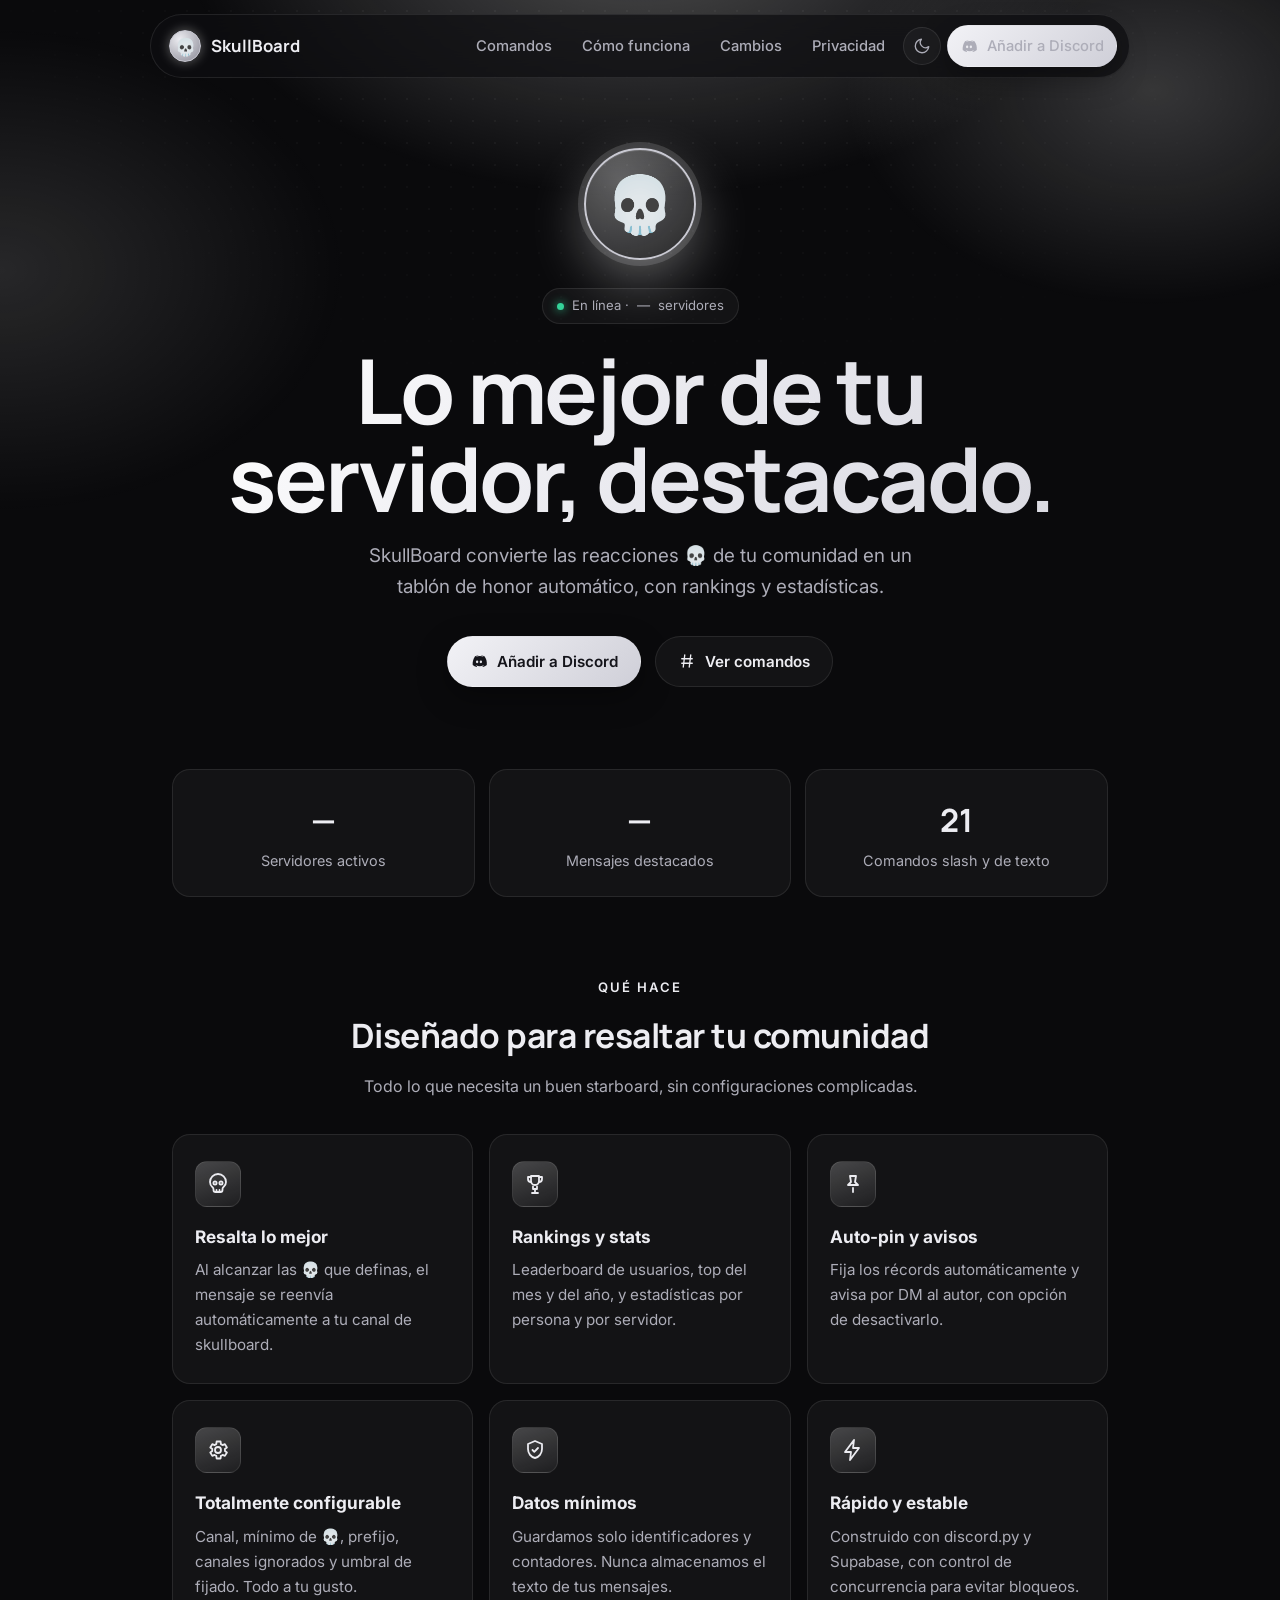
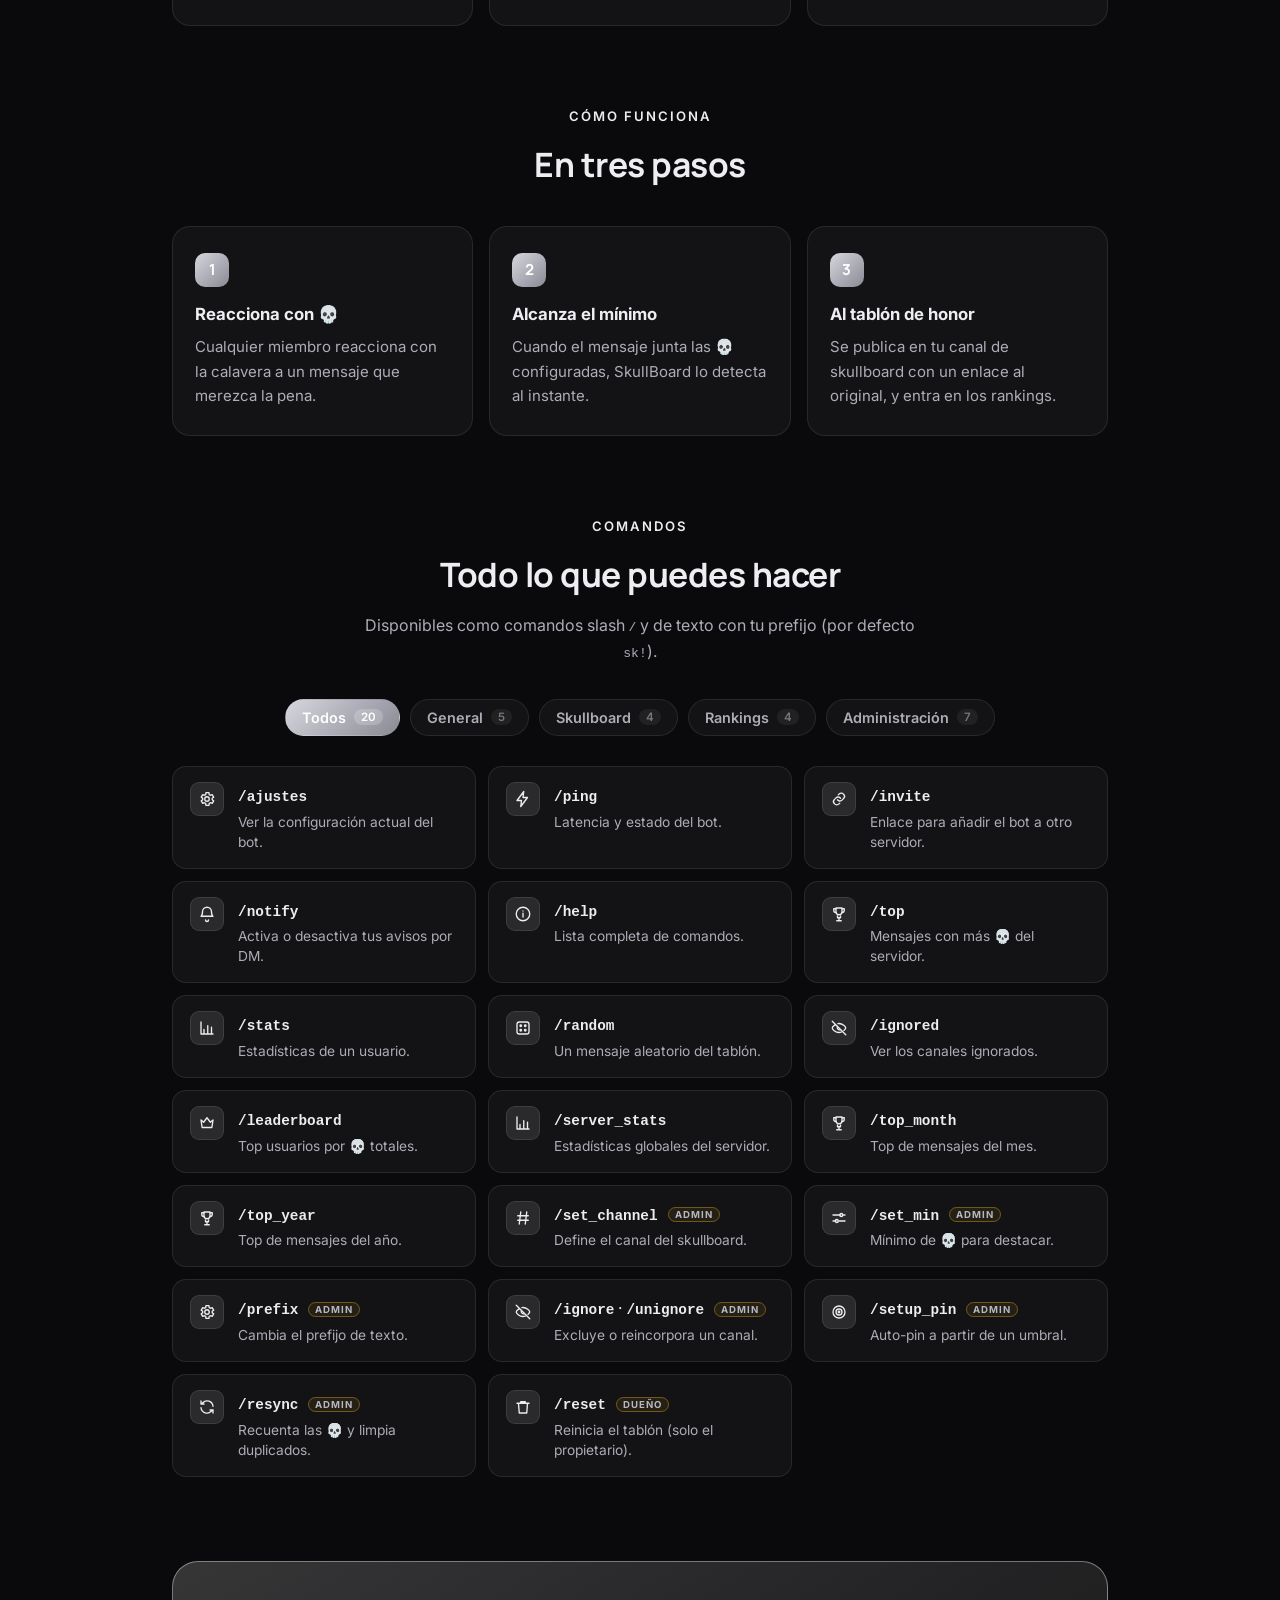
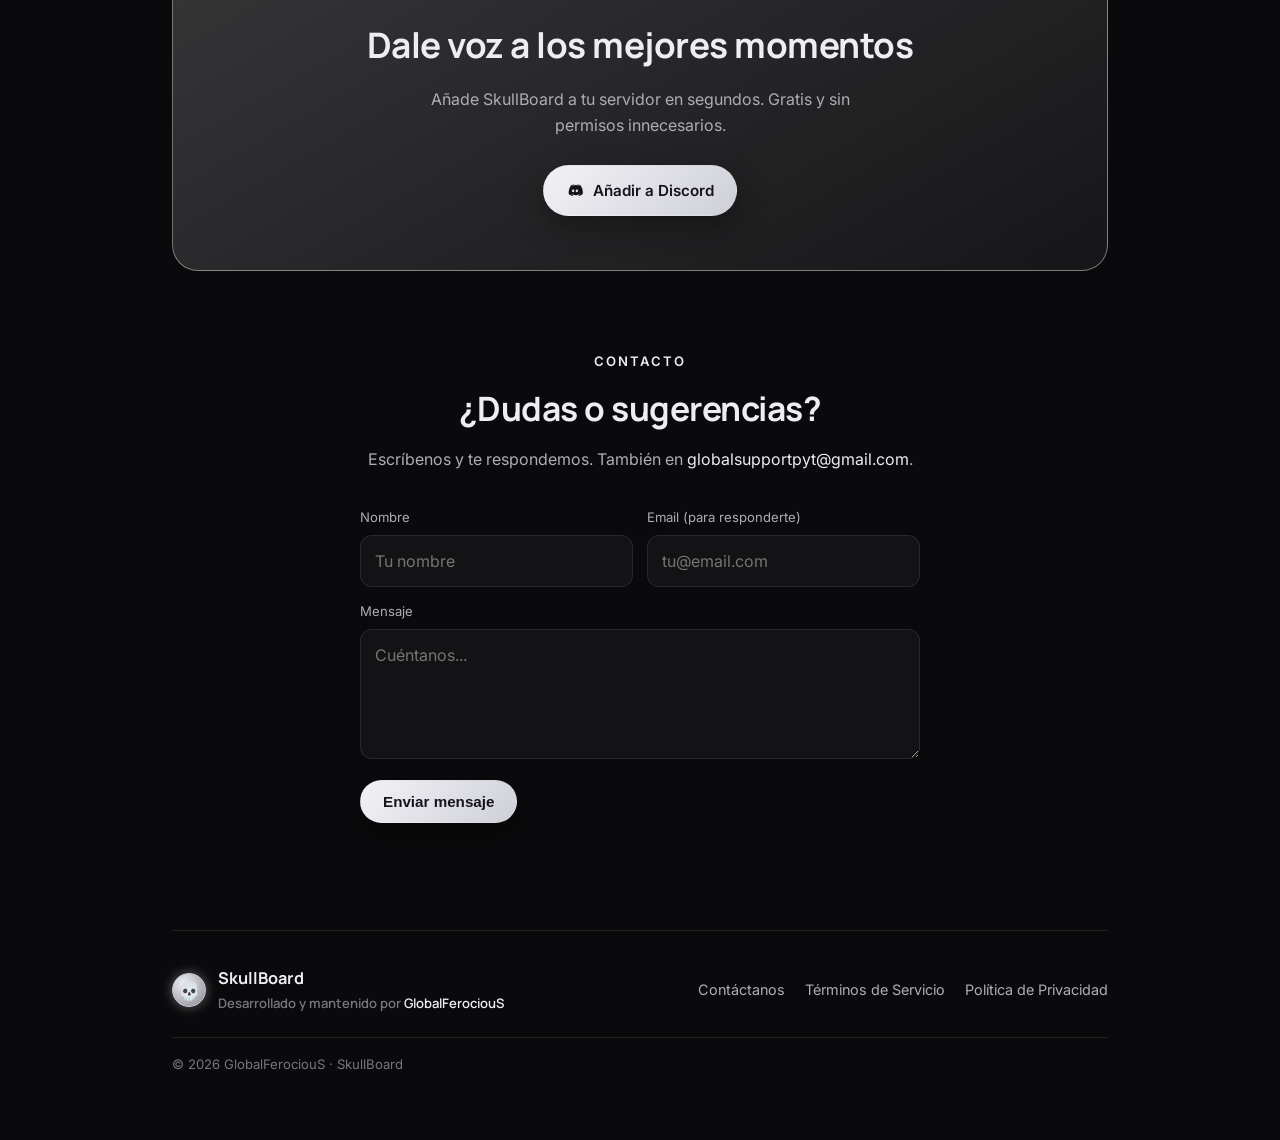
==== commit 7e8d9d8a: "feat(web): formulario de contacto (Resend) + seccion contacto" ====
--- a/index.html
+++ b/index.html
@@ -8,6 +8,7 @@
     <meta property="og:title" content="SkullBoard · Bot de Discord">
     <meta property="og:description" content="El starboard 💀 para tu servidor: resalta lo mejor, con rankings y estadísticas.">
     <meta name="theme-color" content="#0b0a10">
+    <link rel="icon" type="image/png" href="skullboard_icon.png">
     <link rel="stylesheet" href="styles.css">
     <script>document.documentElement.dataset.theme = localStorage.getItem('skb-theme') || 'dark';</script>
 </head>
@@ -186,6 +187,33 @@
             </a>
         </section>
 
+        <section class="section" id="contacto">
+            <div class="section-head">
+                <span class="kicker">Contacto</span>
+                <h2>¿Dudas o sugerencias?</h2>
+                <p>Escríbenos y te respondemos. También en <a href="mailto:globalsupportpyt@gmail.com">globalsupportpyt@gmail.com</a>.</p>
+            </div>
+            <form class="contact-form" id="contact-form">
+                <div class="row">
+                    <div>
+                        <label for="c-name">Nombre</label>
+                        <input id="c-name" name="name" type="text" maxlength="80" placeholder="Tu nombre">
+                    </div>
+                    <div>
+                        <label for="c-email">Email (para responderte)</label>
+                        <input id="c-email" name="email" type="email" maxlength="120" placeholder="tu@email.com">
+                    </div>
+                </div>
+                <div>
+                    <label for="c-msg">Mensaje</label>
+                    <textarea id="c-msg" name="message" maxlength="4000" required placeholder="Cuéntanos..."></textarea>
+                </div>
+                <input class="hp" type="text" name="website" tabindex="-1" autocomplete="off" aria-hidden="true">
+                <button class="btn btn-primary" type="submit" id="c-submit">Enviar mensaje</button>
+                <div class="form-msg" id="c-status" role="status" aria-live="polite"></div>
+            </form>
+        </section>
+
         <footer class="site">
             <div class="f-top">
                 <div class="f-brand">
@@ -196,7 +224,7 @@
                     </div>
                 </div>
                 <div class="f-links">
-                    <a href="mailto:globalsupportpyt@gmail.com">Contáctanos</a>
+                    <a href="#contacto">Contáctanos</a>
                     <a href="terms.html">Términos de Servicio</a>
                     <a href="privacy.html">Política de Privacidad</a>
                 </div>
@@ -232,6 +260,35 @@
                 document.getElementById('stat-highlighted').textContent = fmt(d.highlighted);
             })
             .catch(() => {});
+
+        // Formulario de contacto
+        const form = document.getElementById('contact-form');
+        form.addEventListener('submit', async (e) => {
+            e.preventDefault();
+            const btn = document.getElementById('c-submit');
+            const status = document.getElementById('c-status');
+            const body = {
+                name: form.name.value, email: form.email.value,
+                message: form.message.value, website: form.website.value
+            };
+            btn.disabled = true; status.className = 'form-msg'; status.textContent = 'Enviando…';
+            try {
+                const r = await fetch('https://skullboard-fqf1.onrender.com/api/contact', {
+                    method: 'POST', headers: { 'Content-Type': 'application/json' }, body: JSON.stringify(body)
+                });
+                const d = await r.json().catch(() => ({}));
+                if (r.ok && d.ok) {
+                    status.className = 'form-msg ok'; status.textContent = '✅ ¡Mensaje enviado! Te responderemos pronto.';
+                    form.reset();
+                } else {
+                    status.className = 'form-msg err'; status.textContent = '❌ ' + (d.error || 'No se pudo enviar. Inténtalo más tarde.');
+                }
+            } catch {
+                status.className = 'form-msg err'; status.textContent = '❌ Error de conexión. Inténtalo más tarde.';
+            } finally {
+                btn.disabled = false;
+            }
+        });
     </script>
 </body>
 </html>
--- a/styles.css
+++ b/styles.css
@@ -1,27 +1,27 @@
 /* ====== SkullBoard · Design System ====== */
-@import url('https://fonts.googleapis.com/css2?family=Inter:wght@400;500;600;700;800;900&family=Space+Grotesk:wght@500;600;700&display=swap');
+@import url('https://fonts.googleapis.com/css2?family=Inter:wght@400;500;600;700;800;900&family=Manrope:wght@500;600;700;800&display=swap');
 
 :root {
-    --bg: #0b0a10;
+    --bg: #0a0a0c;
     --bg-soft: #15131f;
     --surface: rgba(255, 255, 255, 0.04);
     --surface-2: rgba(255, 255, 255, 0.06);
     --border: rgba(255, 255, 255, 0.09);
-    --border-strong: rgba(139, 92, 246, 0.4);
-    --violet: #8b5cf6;
-    --violet-2: #a78bfa;
-    --violet-deep: #6d28d9;
-    --gold: #dfb249;
-    --glow: rgba(139, 92, 246, 0.35);
-    --ink: #F0EDE6;
-    --ink-soft: #A8A2BE;
-    --ink-dim: #6f6986;
+    --border-strong: rgba(255,255,255, 0.4);
+    --violet: #d6d6de;
+    --violet-2: #ececf1;
+    --violet-deep: #8a8a95;
+    --gold: #c9c9d2;
+    --glow: rgba(255,255,255, 0.35);
+    --ink: #ededf2;
+    --ink-soft: #adadb8;
+    --ink-dim: #76767f;
     --good: #34d399;
     --bad: #fb7185;
-    --admin: #fbbf24;
+    --admin: #b7b7c2;
     --radius: 18px;
     --maxw: 980px;
-    --display: 'Space Grotesk', 'Inter', sans-serif;
+    --display: 'Manrope', 'Inter', sans-serif;
 }
 
 * { margin: 0; padding: 0; box-sizing: border-box; }
@@ -43,9 +43,9 @@
     inset: 0;
     z-index: -2;
     background:
-        radial-gradient(60vw 50vh at 50% -8%, rgba(139, 92, 246, 0.28), transparent 60%),
-        radial-gradient(40vw 40vh at 90% 10%, rgba(109, 40, 217, 0.18), transparent 60%),
-        radial-gradient(45vw 45vh at 0% 30%, rgba(167, 139, 250, 0.12), transparent 60%);
+        radial-gradient(60vw 50vh at 50% -8%, rgba(255,255,255, 0.28), transparent 60%),
+        radial-gradient(40vw 40vh at 90% 10%, rgba(255,255,255, 0.18), transparent 60%),
+        radial-gradient(45vw 45vh at 0% 30%, rgba(255,255,255, 0.12), transparent 60%);
 }
 body::after {
     content: "";
@@ -74,7 +74,7 @@
     display: flex; align-items: center; justify-content: space-between;
     gap: 16px; margin: 14px auto 0; padding: 10px 12px 10px 18px;
     max-width: var(--maxw);
-    background: rgba(18, 16, 28, 0.72);
+    background: rgba(14, 14, 17, 0.72);
     backdrop-filter: blur(14px);
     border: 1px solid var(--border);
     border-radius: 999px;
@@ -101,8 +101,8 @@
 }
 .btn svg { width: 18px; height: 18px; }
 .btn:hover { text-decoration: none; transform: translateY(-2px); }
-.btn-primary { color: #fff; background: linear-gradient(135deg, var(--violet) 0%, var(--violet-deep) 100%); box-shadow: 0 10px 30px rgba(139, 92, 246, 0.4); }
-.btn-primary:hover { box-shadow: 0 14px 38px rgba(139, 92, 246, 0.55); }
+.btn-primary { color: #14141a; background: linear-gradient(135deg, #f2f2f6 0%, #cfcfd8 100%); box-shadow: 0 10px 30px rgba(0,0,0, 0.35); }
+.btn-primary:hover { box-shadow: 0 14px 38px rgba(0,0,0, 0.45); }
 .btn-ghost { color: var(--ink); background: var(--surface); border-color: var(--border); }
 .btn-ghost:hover { background: var(--surface-2); border-color: var(--border-strong); }
 .btn-sm { padding: 9px 16px; font-size: 0.88rem; }
@@ -113,9 +113,9 @@
     width: 112px; height: 112px; margin: 0 auto 28px;
     display: grid; place-items: center; border-radius: 50%;
     font-size: 56px; line-height: 1;
-    background: radial-gradient(circle at 32% 28%, rgba(167,139,250,0.35), rgba(109,40,217,0.12));
+    background: radial-gradient(circle at 32% 28%, rgba(255,255,255,0.35), rgba(255,255,255,0.12));
     border: 2px solid var(--gold);
-    box-shadow: 0 0 0 6px rgba(139,92,246,0.14), 0 20px 55px var(--glow), inset 0 1px 0 rgba(255,255,255,0.12);
+    box-shadow: 0 0 0 6px rgba(255,255,255,0.14), 0 20px 55px var(--glow), inset 0 1px 0 rgba(255,255,255,0.12);
     animation: float 5s ease-in-out infinite;
 }
 @keyframes float { 0%,100%{ transform: translateY(0) } 50%{ transform: translateY(-9px) } }
@@ -130,7 +130,7 @@
 .hero h1 {
     font-family: var(--display);
     font-size: clamp(2.9rem, 9vw, 5.6rem); font-weight: 700; letter-spacing: -3px; line-height: 0.98;
-    background: linear-gradient(120deg, #fff 0%, #c4b5fd 55%, #8b5cf6 110%);
+    background: linear-gradient(120deg, #fff 0%, #e8e8ee 55%, #d6d6de 110%);
     -webkit-background-clip: text; background-clip: text; -webkit-text-fill-color: transparent;
 }
 .hero .subtitle { margin: 18px auto 0; max-width: 600px; font-size: 1.18rem; color: var(--ink-soft); }
@@ -158,7 +158,7 @@
 .feature:hover { transform: translateY(-4px); border-color: var(--border-strong); background: var(--surface-2); }
 .feature .ico {
     width: 46px; height: 46px; border-radius: 12px; display: grid; place-items: center; color: var(--violet-2);
-    background: linear-gradient(160deg, rgba(139,92,246,0.22), rgba(139,92,246,0.05)); border: 1px solid var(--border); margin-bottom: 16px;
+    background: linear-gradient(160deg, rgba(255,255,255,0.22), rgba(255,255,255,0.05)); border: 1px solid var(--border); margin-bottom: 16px;
 }
 .feature h3 { font-size: 1.08rem; font-weight: 700; margin-bottom: 6px; }
 .feature p { color: var(--ink-soft); font-size: 0.95rem; }
@@ -189,7 +189,7 @@
     transition: border-color .2s ease, background .2s ease, transform .2s ease;
 }
 .cmd:hover { border-color: var(--border-strong); background: var(--surface-2); transform: translateY(-2px); }
-.cmd .c-ico { flex: none; width: 34px; height: 34px; border-radius: 9px; display: grid; place-items: center; color: var(--violet-2); background: rgba(139,92,246,0.1); border: 1px solid var(--border); }
+.cmd .c-ico { flex: none; width: 34px; height: 34px; border-radius: 9px; display: grid; place-items: center; color: var(--violet-2); background: rgba(255,255,255,0.1); border: 1px solid var(--border); }
 .cmd .c-ico svg { width: 18px; height: 18px; }
 .cmd code {
     font-family: 'SFMono-Regular', ui-monospace, 'Cascadia Code', Consolas, monospace;
@@ -214,7 +214,7 @@
 /* ====== CTA band ====== */
 .cta-band {
     margin-top: 84px; text-align: center; padding: 54px 26px; border-radius: 26px;
-    background: linear-gradient(150deg, rgba(139,92,246,0.18), rgba(109,40,217,0.05));
+    background: linear-gradient(150deg, rgba(255,255,255,0.18), rgba(255,255,255,0.05));
     border: 1px solid var(--border-strong);
 }
 .cta-band h2 { font-family: var(--display); font-size: clamp(1.6rem, 4vw, 2.2rem); font-weight: 700; letter-spacing: -.5px; }
@@ -236,7 +236,7 @@
 .doc-head .title { display: flex; align-items: center; gap: 14px; }
 .doc-head .title .emoji {
     width: 52px; height: 52px; border-radius: 14px; display: grid; place-items: center;
-    font-size: 1.7rem; background: linear-gradient(160deg, rgba(139,92,246,0.22), rgba(139,92,246,0.05)); border: 1px solid var(--border);
+    font-size: 1.7rem; background: linear-gradient(160deg, rgba(255,255,255,0.22), rgba(255,255,255,0.05)); border: 1px solid var(--border);
 }
 .doc-head h1 { font-size: 1.7rem; font-weight: 800; letter-spacing: -.5px; }
 .doc-head .meta { color: var(--ink-dim); font-size: 0.85rem; }
@@ -266,7 +266,7 @@
 .box ul { margin: 0; }
 .box li::before { content: "•"; }
 
-.note { background: linear-gradient(135deg, rgba(139,92,246,0.14), rgba(139,92,246,0.04)); border: 1px solid var(--border-strong); border-radius: 14px; padding: 16px 20px; margin: 18px 0; color: var(--ink-soft); }
+.note { background: linear-gradient(135deg, rgba(255,255,255,0.14), rgba(255,255,255,0.04)); border: 1px solid var(--border-strong); border-radius: 14px; padding: 16px 20px; margin: 18px 0; color: var(--ink-soft); }
 
 table.data { width: 100%; border-collapse: collapse; margin: 14px 0; font-size: 0.92rem; }
 table.data th, table.data td { text-align: left; padding: 12px 14px; vertical-align: top; border-bottom: 1px solid var(--border); }
@@ -288,10 +288,27 @@
 .chg h3 { font-size: 1.12rem; font-weight: 700; margin: 3px 0 6px; }
 .chg-tag { display: inline-block; font-size: 0.62rem; font-weight: 700; letter-spacing: 1px; text-transform: uppercase; padding: 3px 9px; border-radius: 999px; margin: 12px 0 8px; }
 .chg-tag.new { color: var(--good); border: 1px solid rgba(52,211,153,0.35); background: rgba(52,211,153,0.08); }
-.chg-tag.fix { color: var(--violet-2); border: 1px solid var(--border-strong); background: rgba(139,92,246,0.08); }
+.chg-tag.fix { color: var(--violet-2); border: 1px solid var(--border-strong); background: rgba(255,255,255,0.08); }
 .chg ul { list-style: none; margin: 0; }
 .chg li { color: var(--ink-soft); font-size: 0.92rem; padding-left: 22px; position: relative; margin-bottom: 8px; line-height: 1.5; }
 .chg li::before { content: "›"; position: absolute; left: 5px; color: var(--violet); font-weight: 700; }
+
+/* ====== Contacto ====== */
+.contact-form { max-width: 560px; margin: 0 auto; display: grid; gap: 14px; }
+.contact-form .row { display: grid; grid-template-columns: 1fr 1fr; gap: 14px; }
+.contact-form label { display: block; font-size: 0.82rem; color: var(--ink-soft); margin-bottom: 6px; }
+.contact-form input, .contact-form textarea {
+    width: 100%; font: inherit; color: var(--ink); background: var(--surface); border: 1px solid var(--border);
+    border-radius: 12px; padding: 12px 14px; transition: border-color .2s, background .2s;
+}
+.contact-form input:focus, .contact-form textarea:focus { outline: none; border-color: var(--border-strong); background: var(--surface-2); }
+.contact-form textarea { resize: vertical; min-height: 130px; }
+.contact-form .hp { position: absolute; left: -9999px; width: 1px; height: 1px; overflow: hidden; }
+.contact-form button { justify-self: start; }
+.contact-form button[disabled] { opacity: .6; cursor: default; transform: none; }
+.form-msg { font-size: 0.9rem; min-height: 1.2em; }
+.form-msg.ok { color: var(--good); }
+.form-msg.err { color: var(--bad); }
 
 /* ====== Theme toggle ====== */
 .theme-toggle {
@@ -323,19 +340,20 @@
 
 /* ====== Tema claro ====== */
 :root[data-theme="light"] {
-    --bg: #f6f4fb; --bg-soft: #ffffff;
-    --surface: rgba(23, 18, 46, 0.035); --surface-2: rgba(23, 18, 46, 0.06);
-    --border: rgba(23, 18, 46, 0.10); --border-strong: rgba(139, 92, 246, 0.45);
-    --ink: #231d33; --ink-soft: #5b5570; --ink-dim: #8b849c;
-    --glow: rgba(139, 92, 246, 0.22);
+    --bg: #f4f4f7; --bg-soft: #ffffff;
+    --surface: rgba(20, 20, 26, 0.035); --surface-2: rgba(20, 20, 26, 0.06);
+    --border: rgba(20, 20, 26, 0.10); --border-strong: rgba(20, 20, 26, 0.32);
+    --ink: #17171c; --ink-soft: #55555f; --ink-dim: #8a8a94;
+    --glow: rgba(20, 20, 26, 0.14);
 }
 :root[data-theme="light"] body::before {
     background:
-        radial-gradient(60vw 50vh at 50% -8%, rgba(139, 92, 246, 0.16), transparent 60%),
-        radial-gradient(40vw 40vh at 90% 10%, rgba(223, 178, 73, 0.10), transparent 60%);
-}
-:root[data-theme="light"] body::after { background-image: radial-gradient(rgba(23,18,46,0.05) 1px, transparent 1px); }
-:root[data-theme="light"] .hero h1 { background: linear-gradient(120deg, #2b2150 0%, #6d28d9 60%, #8b5cf6 110%); -webkit-background-clip: text; background-clip: text; -webkit-text-fill-color: transparent; }
+        radial-gradient(60vw 50vh at 50% -8%, rgba(20,20,26, 0.08), transparent 60%),
+        radial-gradient(40vw 40vh at 90% 10%, rgba(20,20,26, 0.05), transparent 60%);
+}
+:root[data-theme="light"] body::after { background-image: radial-gradient(rgba(20,20,26,0.05) 1px, transparent 1px); }
+:root[data-theme="light"] .hero h1 { background: linear-gradient(120deg, #14141a 0%, #3a3a44 70%, #6a6a74 120%); -webkit-background-clip: text; background-clip: text; -webkit-text-fill-color: transparent; }
+:root[data-theme="light"] .btn-primary { color: #f4f4f7; background: linear-gradient(135deg, #2a2a32 0%, #17171c 100%); }
 :root[data-theme="light"] .nav { background: rgba(255, 255, 255, 0.82); }
 
 /* ====== Responsive ====== */
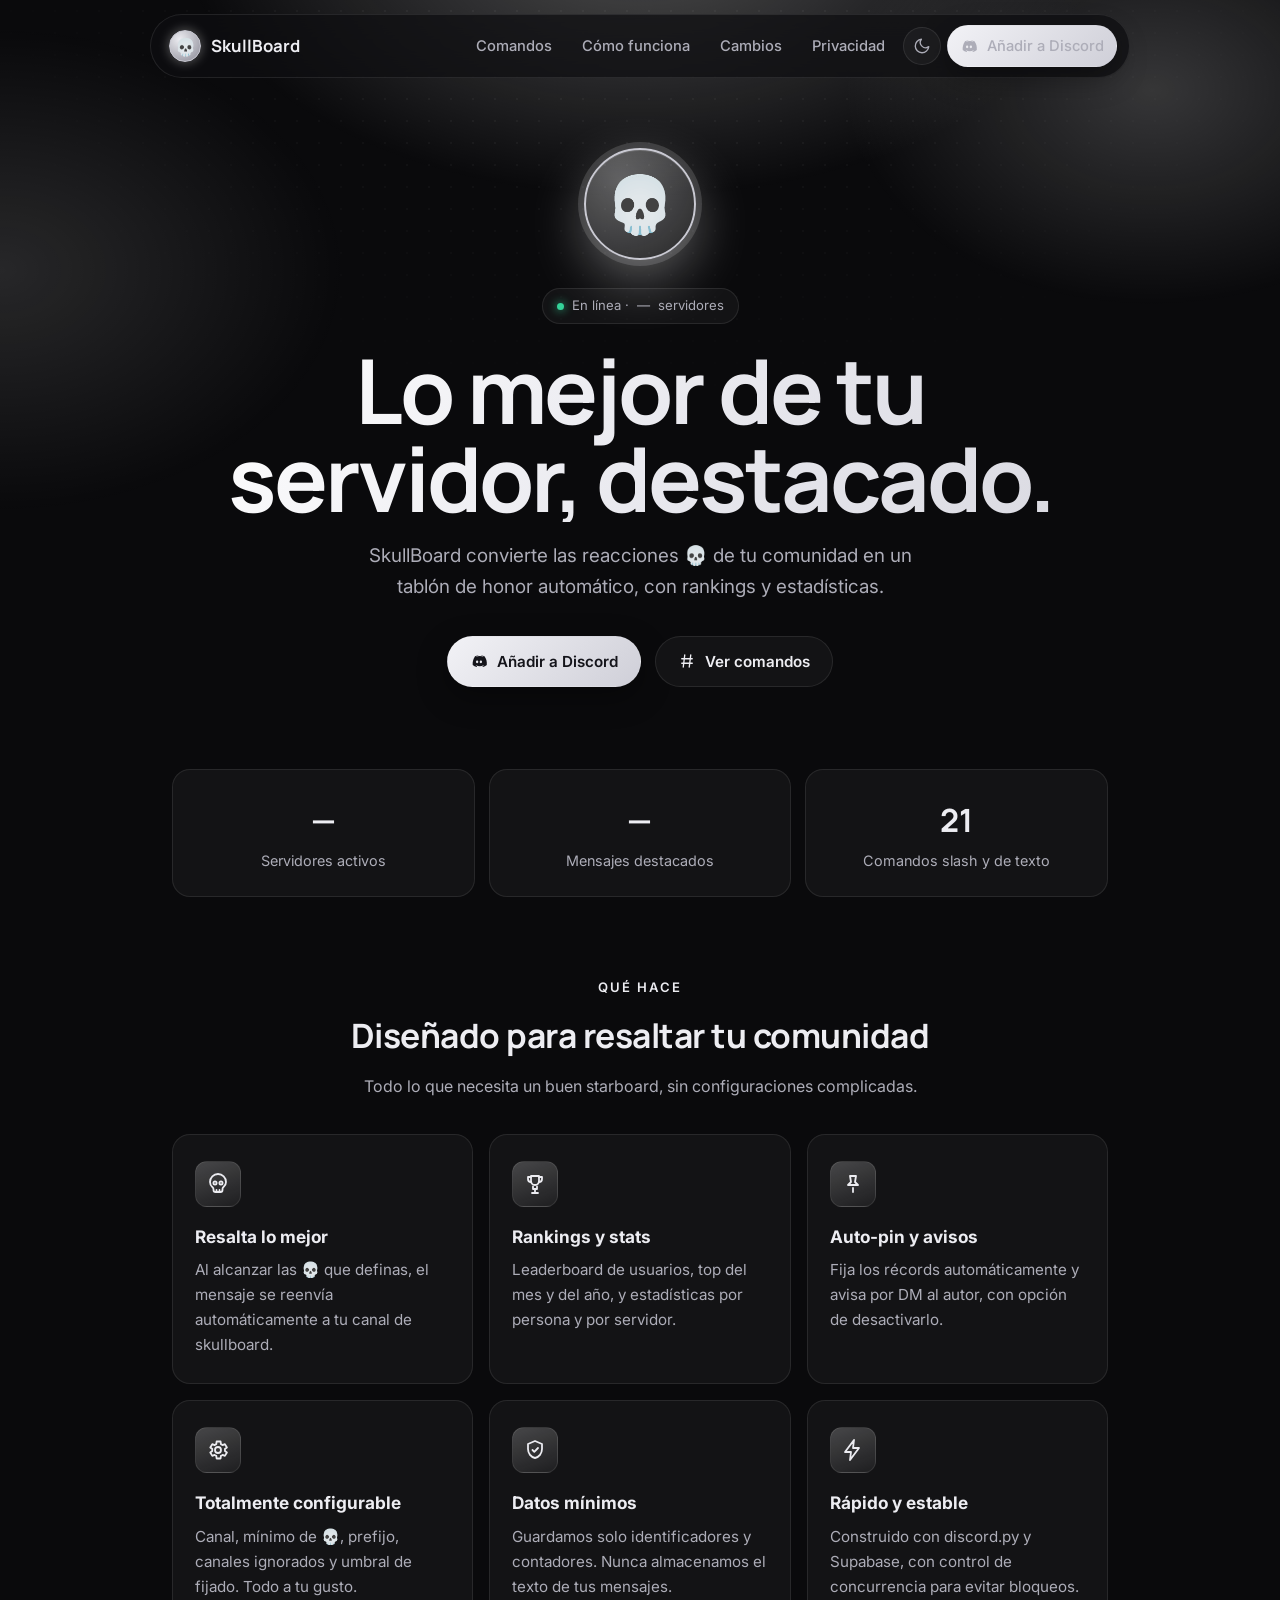
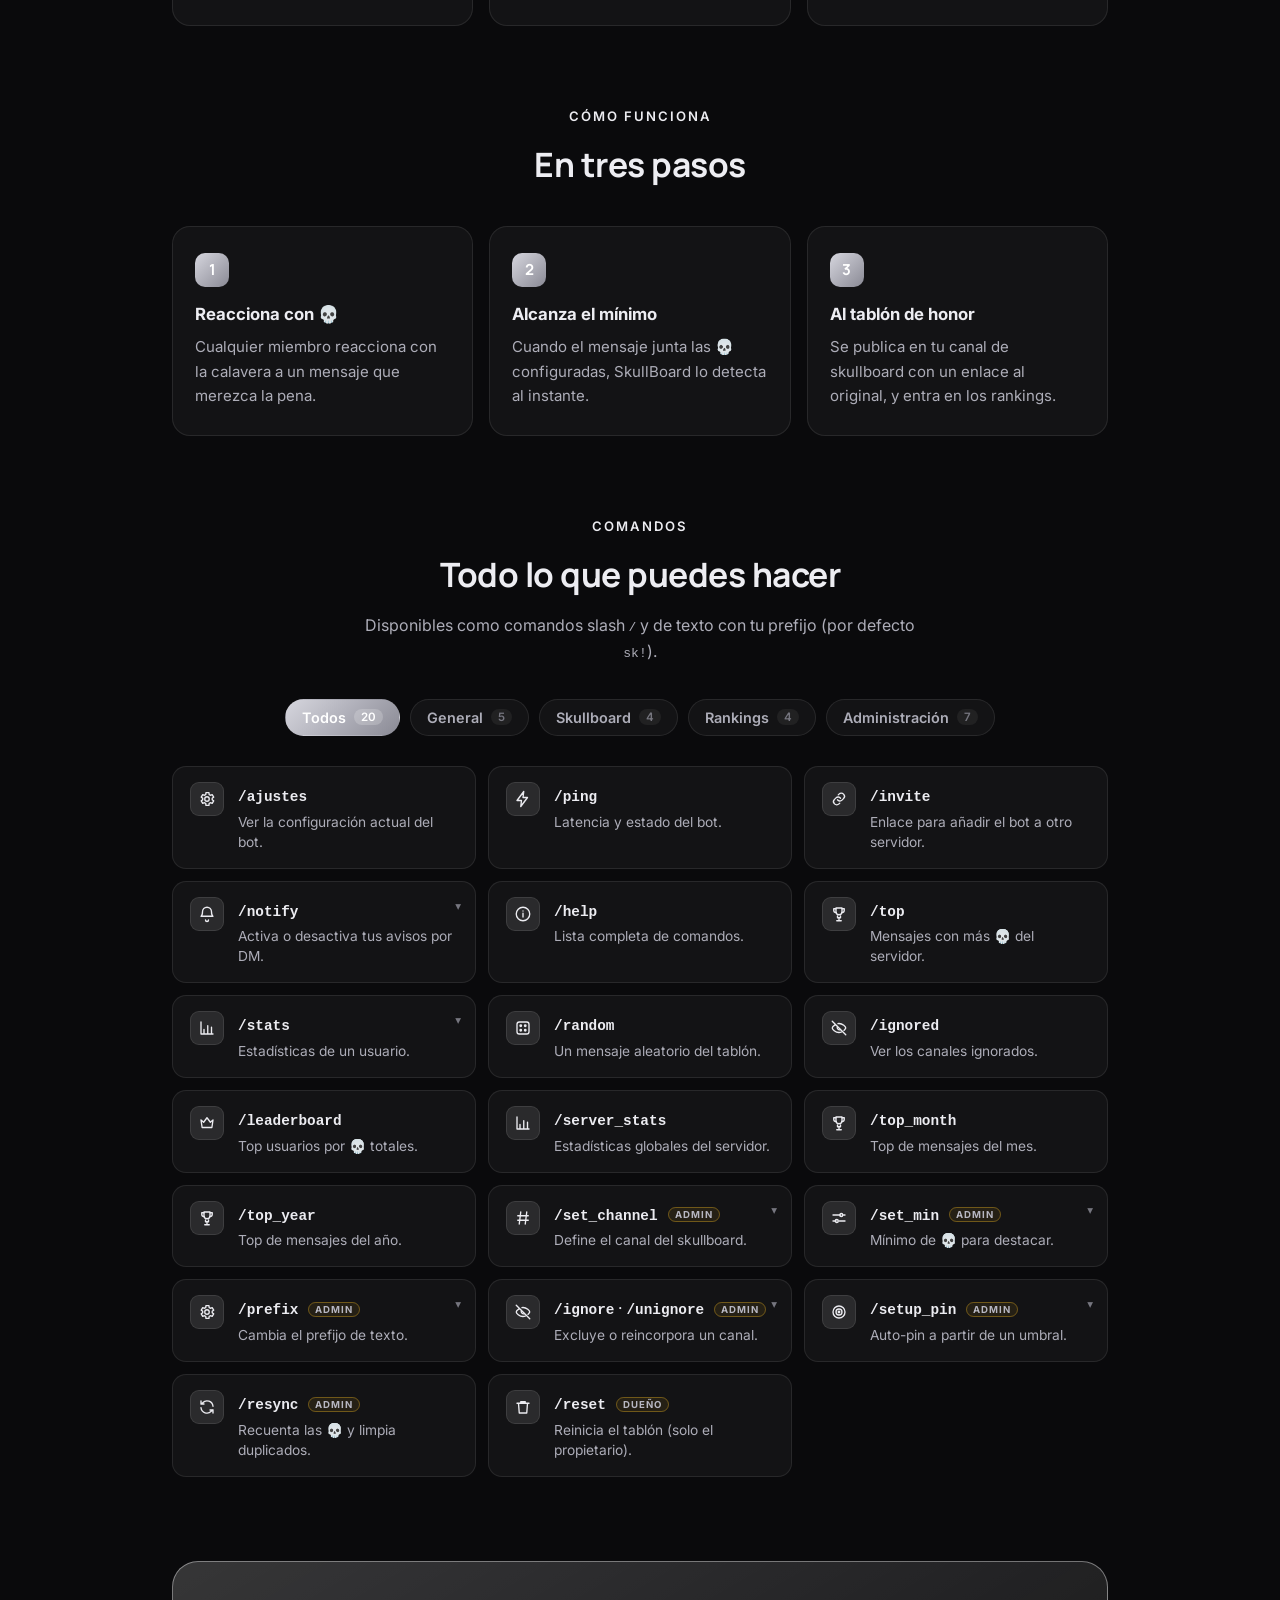
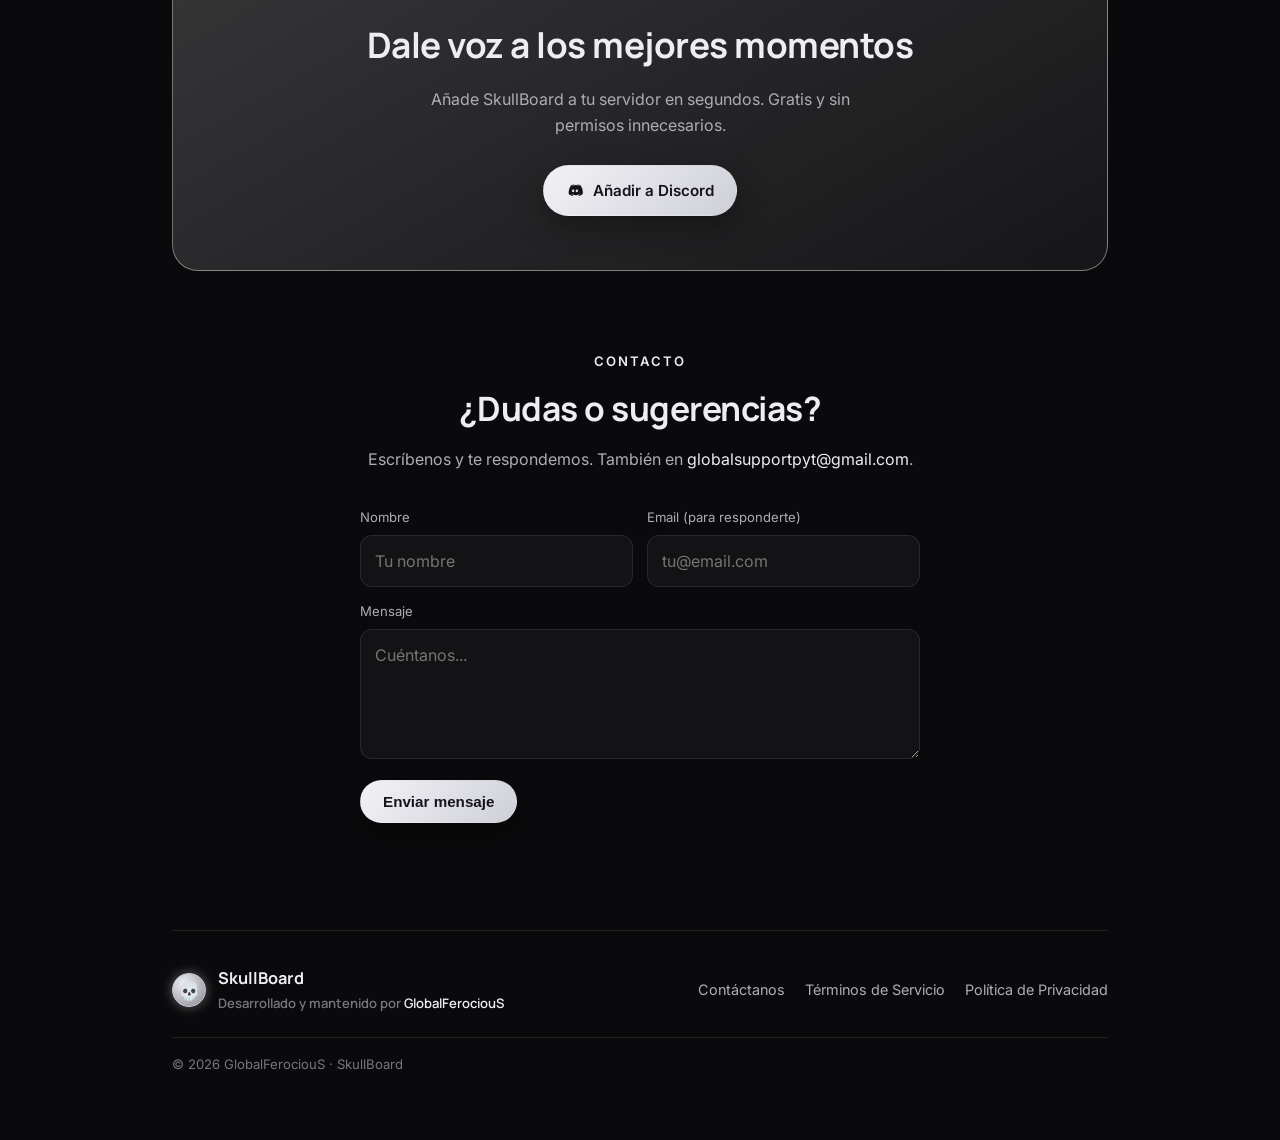
==== commit aba1fe72: "feat(web): tarjetas de comando expandibles con parametros (obligatorio/opcional + descripcion)" ====
--- a/index.html
+++ b/index.html
@@ -156,11 +156,11 @@
                 <div class="cmd" data-cat="general"><span class="c-ico"><svg><use href="#i-gear"/></svg></span><div><code>/ajustes</code><div class="c-desc">Ver la configuración actual del bot.</div></div></div>
                 <div class="cmd" data-cat="general"><span class="c-ico"><svg><use href="#i-bolt"/></svg></span><div><code>/ping</code><div class="c-desc">Latencia y estado del bot.</div></div></div>
                 <div class="cmd" data-cat="general"><span class="c-ico"><svg><use href="#i-link"/></svg></span><div><code>/invite</code><div class="c-desc">Enlace para añadir el bot a otro servidor.</div></div></div>
-                <div class="cmd" data-cat="general"><span class="c-ico"><svg><use href="#i-bell"/></svg></span><div><code>/notify</code><div class="c-desc">Activa o desactiva tus avisos por DM.</div></div></div>
+                <div class="cmd has-params" data-cat="general"><span class="c-ico"><svg><use href="#i-bell"/></svg></span><span class="c-caret">▾</span><div><code>/notify</code><div class="c-desc">Activa o desactiva tus avisos por DM.</div><div class="c-params"><div class="param"><code>estado</code><span class="opt">opcional</span><span class="ptype">on / off</span></div><div class="pdesc">Sin valor, muestra tu estado actual. <code>on</code> activa, <code>off</code> desactiva.</div></div></div></div>
                 <div class="cmd" data-cat="general"><span class="c-ico"><svg><use href="#i-info"/></svg></span><div><code>/help</code><div class="c-desc">Lista completa de comandos.</div></div></div>
 
                 <div class="cmd" data-cat="skull"><span class="c-ico"><svg><use href="#i-trophy"/></svg></span><div><code>/top</code><div class="c-desc">Mensajes con más 💀 del servidor.</div></div></div>
-                <div class="cmd" data-cat="skull"><span class="c-ico"><svg><use href="#i-chart"/></svg></span><div><code>/stats</code><div class="c-desc">Estadísticas de un usuario.</div></div></div>
+                <div class="cmd has-params" data-cat="skull"><span class="c-ico"><svg><use href="#i-chart"/></svg></span><span class="c-caret">▾</span><div><code>/stats</code><div class="c-desc">Estadísticas de un usuario.</div><div class="c-params"><div class="param"><code>usuario</code><span class="opt">opcional</span><span class="ptype">miembro</span></div><div class="pdesc">Usuario del que ver las estadísticas. Si lo omites, muestra las tuyas.</div></div></div></div>
                 <div class="cmd" data-cat="skull"><span class="c-ico"><svg><use href="#i-dice"/></svg></span><div><code>/random</code><div class="c-desc">Un mensaje aleatorio del tablón.</div></div></div>
                 <div class="cmd" data-cat="skull"><span class="c-ico"><svg><use href="#i-eye-off"/></svg></span><div><code>/ignored</code><div class="c-desc">Ver los canales ignorados.</div></div></div>
 
@@ -169,11 +169,11 @@
                 <div class="cmd" data-cat="rank"><span class="c-ico"><svg><use href="#i-trophy"/></svg></span><div><code>/top_month</code><div class="c-desc">Top de mensajes del mes.</div></div></div>
                 <div class="cmd" data-cat="rank"><span class="c-ico"><svg><use href="#i-trophy"/></svg></span><div><code>/top_year</code><div class="c-desc">Top de mensajes del año.</div></div></div>
 
-                <div class="cmd" data-cat="admin"><span class="c-ico"><svg><use href="#i-hash"/></svg></span><div><code>/set_channel</code> <span class="tag">Admin</span><div class="c-desc">Define el canal del skullboard.</div></div></div>
-                <div class="cmd" data-cat="admin"><span class="c-ico"><svg><use href="#i-sliders"/></svg></span><div><code>/set_min</code> <span class="tag">Admin</span><div class="c-desc">Mínimo de 💀 para destacar.</div></div></div>
-                <div class="cmd" data-cat="admin"><span class="c-ico"><svg><use href="#i-gear"/></svg></span><div><code>/prefix</code> <span class="tag">Admin</span><div class="c-desc">Cambia el prefijo de texto.</div></div></div>
-                <div class="cmd" data-cat="admin"><span class="c-ico"><svg><use href="#i-eye-off"/></svg></span><div><code>/ignore</code> · <code>/unignore</code> <span class="tag">Admin</span><div class="c-desc">Excluye o reincorpora un canal.</div></div></div>
-                <div class="cmd" data-cat="admin"><span class="c-ico"><svg><use href="#i-target"/></svg></span><div><code>/setup_pin</code> <span class="tag">Admin</span><div class="c-desc">Auto-pin a partir de un umbral.</div></div></div>
+                <div class="cmd has-params" data-cat="admin"><span class="c-ico"><svg><use href="#i-hash"/></svg></span><span class="c-caret">▾</span><div><code>/set_channel</code> <span class="tag">Admin</span><div class="c-desc">Define el canal del skullboard.</div><div class="c-params"><div class="param"><code>channel</code><span class="req">obligatorio</span><span class="ptype">canal de texto</span></div><div class="pdesc">Canal donde se publicarán los mensajes destacados.</div></div></div></div>
+                <div class="cmd has-params" data-cat="admin"><span class="c-ico"><svg><use href="#i-sliders"/></svg></span><span class="c-caret">▾</span><div><code>/set_min</code> <span class="tag">Admin</span><div class="c-desc">Mínimo de 💀 para destacar.</div><div class="c-params"><div class="param"><code>cantidad</code><span class="req">obligatorio</span><span class="ptype">número ≥ 1</span></div><div class="pdesc">Reacciones 💀 necesarias para que un mensaje llegue al tablón.</div></div></div></div>
+                <div class="cmd has-params" data-cat="admin"><span class="c-ico"><svg><use href="#i-gear"/></svg></span><span class="c-caret">▾</span><div><code>/prefix</code> <span class="tag">Admin</span><div class="c-desc">Cambia el prefijo de texto.</div><div class="c-params"><div class="param"><code>nuevo_prefijo</code><span class="req">obligatorio</span><span class="ptype">texto (máx 10)</span></div><div class="pdesc">Prefijo para los comandos de texto (por defecto <code>sk!</code>).</div></div></div></div>
+                <div class="cmd has-params" data-cat="admin"><span class="c-ico"><svg><use href="#i-eye-off"/></svg></span><span class="c-caret">▾</span><div><code>/ignore</code> · <code>/unignore</code> <span class="tag">Admin</span><div class="c-desc">Excluye o reincorpora un canal.</div><div class="c-params"><div class="param"><code>canal</code><span class="req">obligatorio</span><span class="ptype">canal de texto</span></div><div class="pdesc">Canal a excluir (<code>/ignore</code>) o volver a incluir (<code>/unignore</code>) del skullboard.</div></div></div></div>
+                <div class="cmd has-params" data-cat="admin"><span class="c-ico"><svg><use href="#i-target"/></svg></span><span class="c-caret">▾</span><div><code>/setup_pin</code> <span class="tag">Admin</span><div class="c-desc">Auto-pin a partir de un umbral.</div><div class="c-params"><div class="param"><code>umbral</code><span class="req">obligatorio</span><span class="ptype">número ≥ 0</span></div><div class="pdesc">💀 para fijar el mensaje automáticamente. <code>0</code> desactiva el auto-pin.</div></div></div></div>
                 <div class="cmd" data-cat="admin"><span class="c-ico"><svg><use href="#i-sync"/></svg></span><div><code>/resync</code> <span class="tag">Admin</span><div class="c-desc">Recuenta las 💀 y limpia duplicados.</div></div></div>
                 <div class="cmd" data-cat="admin"><span class="c-ico"><svg><use href="#i-trash"/></svg></span><div><code>/reset</code> <span class="tag">Dueño</span><div class="c-desc">Reinicia el tablón (solo el propietario).</div></div></div>
             </div>
@@ -242,6 +242,10 @@
             const cat = chip.dataset.cat;
             cmds.forEach(cmd => { cmd.hidden = cat !== 'all' && cmd.dataset.cat !== cat; });
         }));
+
+        // Expandir parámetros al pulsar una tarjeta de comando
+        document.querySelectorAll('#cmd-grid .cmd.has-params').forEach(c =>
+            c.addEventListener('click', () => c.classList.toggle('open')));
 
         // Toggle claro/oscuro
         document.getElementById('theme-toggle').addEventListener('click', () => {
--- a/styles.css
+++ b/styles.css
@@ -209,6 +209,18 @@
 .filter-chip.active { color: #fff; background: linear-gradient(135deg, var(--violet), var(--violet-deep)); border-color: transparent; }
 .filter-chip.active .count { color: #fff; background: rgba(255,255,255,0.2); }
 .cmd[hidden] { display: none; }
+.cmd.has-params { cursor: pointer; position: relative; }
+.cmd .c-caret { position: absolute; right: 14px; top: 15px; color: var(--ink-dim); font-size: 0.72rem; transition: transform .2s; }
+.cmd.open .c-caret { transform: rotate(180deg); }
+.cmd .c-params { display: none; margin-top: 12px; padding-top: 12px; border-top: 1px solid var(--border); }
+.cmd.open .c-params { display: block; }
+.param { display: flex; align-items: baseline; flex-wrap: wrap; gap: 8px; }
+.param code { font-family: 'SFMono-Regular', ui-monospace, Consolas, monospace; font-size: 0.82rem; color: var(--violet-2); font-weight: 600; }
+.param .req, .param .opt { font-size: 0.6rem; font-weight: 700; letter-spacing: 1px; text-transform: uppercase; padding: 1px 6px; border-radius: 999px; }
+.param .req { color: var(--bad); border: 1px solid rgba(251,113,133,0.35); background: rgba(251,113,133,0.08); }
+.param .opt { color: var(--ink-dim); border: 1px solid var(--border); background: var(--surface-2); }
+.param .ptype { font-size: 0.72rem; color: var(--ink-dim); }
+.c-params .pdesc { font-size: 0.8rem; color: var(--ink-soft); margin-top: 4px; }
 .cmd .tag { font-size: 0.6rem; font-weight: 700; letter-spacing: 1px; text-transform: uppercase; color: var(--admin); border: 1px solid rgba(251,191,36,0.35); background: rgba(251,191,36,0.08); padding: 1px 6px; border-radius: 999px; vertical-align: middle; margin-left: 6px; }
 
 /* ====== CTA band ====== */
